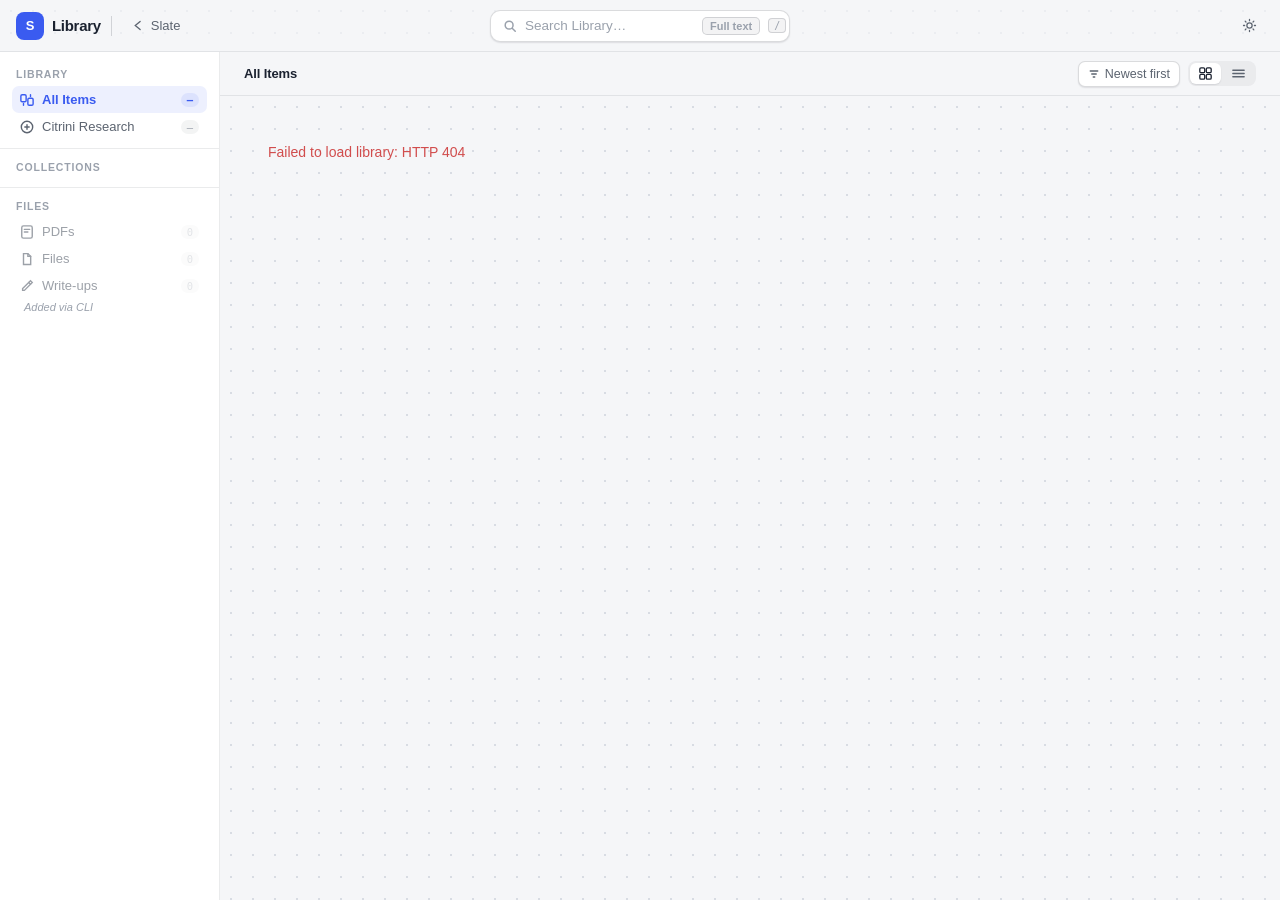
==== library.html @ 3b08452c "fix(library): review blockers — grid card index offset, deep-link grid render, escHtml hardening - r" ====
<!DOCTYPE html>
<html lang="en">
<head>
<meta charset="UTF-8">
<meta name="viewport" content="width=device-width, initial-scale=1.0">
<title>Slate Library</title>
<meta name="robots" content="noindex">
<link rel="stylesheet" href="css/base.css">
<link rel="stylesheet" href="css/library.css">
</head>
<body class="lib-page">

<!-- TOPBAR -->
<div id="lib-topbar">
  <div class="lib-tb-left">
    <a class="lib-logo-mark" href="index.html" title="Back to Slate" aria-label="Back to Slate">S</a>
    <span class="lib-app-title">Library</span>
    <span class="lib-tb-divider" aria-hidden="true"></span>
    <a class="lib-tb-btn" href="index.html" aria-label="Back to Slate app">
      <svg width="13" height="13" viewBox="0 0 16 16" fill="none" stroke="currentColor" stroke-width="1.6" stroke-linecap="round"><path d="M10 3L4 8l6 5"/></svg>
      Slate
    </a>
  </div>
  <div class="lib-tb-center">
    <div class="lib-search-wrap" id="lib-search-wrap">
      <svg width="14" height="14" viewBox="0 0 16 16" fill="none" stroke="currentColor" stroke-width="1.7" stroke-linecap="round"><circle cx="7" cy="7" r="4.5"/><path d="M10.5 10.5L14 14"/></svg>
      <input type="text" id="lib-search-input" placeholder="Search Library…" autocomplete="off" aria-label="Search articles">
      <button id="lib-ft-toggle" title="Toggle full-text search" aria-pressed="false">Full text</button>
      <span class="lib-search-kbd" aria-hidden="true">/</span>
    </div>
  </div>
  <div class="lib-tb-right">
    <button class="lib-tb-btn icon-only" id="lib-theme-btn" title="Toggle theme" aria-label="Toggle light/dark theme">
      <svg id="lib-theme-sun" width="15" height="15" viewBox="0 0 20 20" fill="none" stroke="currentColor" stroke-width="1.7" stroke-linecap="round"><circle cx="10" cy="10" r="3.5"/><path d="M10 2v1.5M10 16.5V18M2 10h1.5M16.5 10H18M4.22 4.22l1.06 1.06M14.72 14.72l1.06 1.06M4.22 15.78l1.06-1.06M14.72 5.28l1.06-1.06"/></svg>
      <svg id="lib-theme-moon" width="15" height="15" viewBox="0 0 20 20" fill="none" stroke="currentColor" stroke-width="1.7" stroke-linecap="round" style="display:none"><path d="M17 12.3A7 7 0 0 1 7.7 3a7 7 0 1 0 9.3 9.3z"/></svg>
    </button>
  </div>
</div>

<!-- APP -->
<div class="lib-app" id="lib-app">

  <!-- SIDEBAR -->
  <nav id="lib-sidebar" aria-label="Library navigation">
    <div class="lib-sb-section">
      <div class="lib-sb-label">Library</div>
      <button class="lib-sb-item active" data-filter="all" aria-label="All items">
        <div class="lib-sb-item-left">
          <svg width="14" height="14" viewBox="0 0 16 16" fill="none" stroke="currentColor" stroke-width="1.6" stroke-linecap="round"><rect x="1" y="2" width="6" height="8" rx="1.5"/><rect x="9" y="6" width="6" height="8" rx="1.5"/><path d="M4 12v2M12 2v2"/></svg>
          All Items
        </div>
        <span class="lib-sb-count" id="lib-count-all">—</span>
      </button>
      <button class="lib-sb-item" data-filter="source:citrini" aria-label="Citrini Research">
        <div class="lib-sb-item-left">
          <svg width="14" height="14" viewBox="0 0 16 16" fill="none" stroke="currentColor" stroke-width="1.6" stroke-linecap="round"><circle cx="8" cy="8" r="6.5"/><path d="M8 5.5v5M5.5 8h5"/></svg>
          Citrini Research
        </div>
        <span class="lib-sb-count" id="lib-count-citrini">—</span>
      </button>
    </div>

    <div class="lib-sb-section">
      <div class="lib-sb-label">Collections</div>
      <div class="lib-coll-list" id="lib-sb-colls">
        <!-- injected by JS -->
      </div>
    </div>

    <div class="lib-sb-section">
      <div class="lib-sb-label">Files</div>
      <button class="lib-sb-item lib-quiet" data-filter="type:pdf" aria-label="PDFs">
        <div class="lib-sb-item-left">
          <svg width="14" height="14" viewBox="0 0 16 16" fill="none" stroke="currentColor" stroke-width="1.6" stroke-linecap="round"><rect x="2" y="1" width="12" height="14" rx="2"/><path d="M5 5h6M5 8h4"/></svg>
          PDFs
        </div>
        <span class="lib-sb-count" style="opacity:0.45">0</span>
      </button>
      <button class="lib-sb-item lib-quiet" data-filter="type:file" aria-label="Files">
        <div class="lib-sb-item-left">
          <svg width="14" height="14" viewBox="0 0 16 16" fill="none" stroke="currentColor" stroke-width="1.6" stroke-linecap="round"><path d="M4 1.8h5L12.2 5v9.2H4z"/><path d="M9 1.8V5h3.2"/></svg>
          Files
        </div>
        <span class="lib-sb-count" style="opacity:0.45">0</span>
      </button>
      <button class="lib-sb-item lib-quiet" data-filter="type:writeup" aria-label="Write-ups">
        <div class="lib-sb-item-left">
          <svg width="14" height="14" viewBox="0 0 16 16" fill="none" stroke="currentColor" stroke-width="1.6" stroke-linecap="round"><path d="M12 2l2 2-9 9H3v-2L12 2z"/><path d="M10 4l2 2"/></svg>
          Write-ups
        </div>
        <span class="lib-sb-count" style="opacity:0.45">0</span>
      </button>
      <div class="lib-sb-hint">Added via CLI</div>
    </div>
  </nav>

  <!-- MAIN -->
  <main id="lib-main">
    <!-- Toolbar -->
    <div id="lib-toolbar">
      <div class="lib-toolbar-left">
        <span class="lib-toolbar-title" id="lib-toolbar-title">All Items</span>
        <span class="lib-toolbar-count" id="lib-toolbar-count"></span>
      </div>
      <div class="lib-toolbar-right">
        <button class="lib-sort-btn" id="lib-sort-btn" aria-label="Sort">
          <svg width="12" height="12" viewBox="0 0 16 16" fill="none" stroke="currentColor" stroke-width="1.8" stroke-linecap="round"><path d="M3 4h10M5 8h6M7 12h2"/></svg>
          Newest first
        </button>
        <div class="lib-seg" role="group" aria-label="View mode">
          <button class="lib-seg-btn active" id="lib-view-grid" aria-label="Grid view" title="Grid view">
            <svg width="13" height="13" viewBox="0 0 16 16" fill="none" stroke="currentColor" stroke-width="1.6"><rect x="1" y="1" width="6" height="6" rx="1.5"/><rect x="9" y="1" width="6" height="6" rx="1.5"/><rect x="1" y="9" width="6" height="6" rx="1.5"/><rect x="9" y="9" width="6" height="6" rx="1.5"/></svg>
          </button>
          <button class="lib-seg-btn" id="lib-view-list" aria-label="List view" title="List view">
            <svg width="13" height="13" viewBox="0 0 16 16" fill="none" stroke="currentColor" stroke-width="1.6" stroke-linecap="round"><path d="M1 4h14M1 8h14M1 12h14"/></svg>
          </button>
        </div>
      </div>
    </div>

    <!-- CONTENT -->
    <div id="lib-content">

      <!-- GRID MODE -->
      <div id="lib-grid-canvas">
        <!-- Hero -->
        <button id="lib-hero" aria-label="Open featured article" style="display:none">
          <div class="lib-hero-cover" id="lib-hero-cover-wrap">
            <div class="lib-hero-fallback" id="lib-hero-fallback">
              <span class="lib-spine-bar"></span>
              <span class="lib-spine-text"></span>
            </div>
            <img id="lib-hero-img" src="" alt="" style="display:none">
            <span class="lib-hero-badge">Latest</span>
          </div>
          <div class="lib-hero-body">
            <div>
              <div class="lib-hero-coll" id="lib-hero-coll"></div>
              <h2 class="lib-hero-title" id="lib-hero-title">Loading…</h2>
              <p class="lib-hero-subtitle" id="lib-hero-subtitle"></p>
            </div>
            <div class="lib-hero-meta">
              <span class="lib-hero-author" id="lib-hero-author"></span>
              <span class="lib-meta-sep" aria-hidden="true">·</span>
              <span class="lib-hero-date" id="lib-hero-date"></span>
              <span class="lib-meta-sep" aria-hidden="true">·</span>
              <span class="lib-hero-reading">
                <svg width="12" height="12" viewBox="0 0 16 16" fill="none" stroke="currentColor" stroke-width="1.7" stroke-linecap="round"><circle cx="8" cy="8" r="6.5"/><path d="M8 5v3.5l2 1.5"/></svg>
                <span id="lib-hero-reading"></span>
              </span>
            </div>
          </div>
        </button>

        <!-- Year-shelf + grid rendered here -->
        <div id="lib-card-grid" aria-label="Articles"></div>

        <!-- Empty state -->
        <div id="lib-empty" role="status" aria-live="polite">
          <div class="lib-empty-icon">🔍</div>
          <div class="lib-empty-title">No results found</div>
          <div class="lib-empty-sub">Try a different search term or browse by collection.</div>
          <button class="lib-empty-clear" id="lib-empty-clear">Clear search</button>
        </div>

      </div><!-- /lib-grid-canvas -->

      <!-- LIST MODE (research-desk graft) -->
      <div id="lib-list-view" role="region" aria-label="Article list">
        <div class="lib-list-header" aria-hidden="true">
          <div class="lib-list-hcell"></div>
          <div class="lib-list-hcell">Title</div>
          <div class="lib-list-hcell">Collection</div>
          <div class="lib-list-hcell">Date</div>
          <div class="lib-list-hcell">Read</div>
        </div>
        <div id="lib-list-rows" role="list"></div>
        <!-- Preview panel -->
        <aside id="lib-preview" class="lib-empty" aria-label="Article preview">
          <div class="lib-pv-body">
            <div class="lib-pv-empty">Select an article to preview</div>
          </div>
        </aside>
      </div>

    </div><!-- /lib-content -->
  </main>

</div><!-- /lib-app -->

<!-- READER VIEW -->
<div id="lib-reader" role="dialog" aria-modal="true" aria-label="Article reader">
  <div id="lib-read-progress" aria-hidden="true"></div>

  <div id="lib-reader-topbar">
    <div style="display:flex;align-items:center;gap:8px">
      <button class="lib-back-btn" id="lib-reader-back" aria-label="Back to library">
        <svg width="14" height="14" viewBox="0 0 16 16" fill="none" stroke="currentColor" stroke-width="1.8" stroke-linecap="round"><path d="M10 3L4 8l6 5"/></svg>
        Library
      </button>
      <span class="lib-tb-divider" aria-hidden="true"></span>
      <span class="lib-reader-title-bar" id="lib-reader-title-bar" aria-live="polite"></span>
    </div>
    <div class="lib-reader-pager">
      <button class="lib-page-btn" id="lib-prev-btn" disabled aria-label="Previous article">
        <svg width="12" height="12" viewBox="0 0 16 16" fill="none" stroke="currentColor" stroke-width="1.7" stroke-linecap="round"><path d="M10 3L4 8l6 5"/></svg>
        Previous
      </button>
      <button class="lib-page-btn" id="lib-next-btn" aria-label="Next article">
        Next
        <svg width="12" height="12" viewBox="0 0 16 16" fill="none" stroke="currentColor" stroke-width="1.7" stroke-linecap="round"><path d="M6 3l6 5-6 5"/></svg>
      </button>
    </div>
  </div>

  <div id="lib-reader-layout">
    <!-- TOC rail -->
    <aside id="lib-toc" aria-label="Table of contents">
      <div class="lib-toc-label">Contents</div>
      <div id="lib-toc-items"></div>
    </aside>

    <!-- Article scroll -->
    <div id="lib-reader-scroll">
      <article id="lib-article">

        <div class="lib-locked-banner" id="lib-locked-banner">
          <span class="lib-locked-icon" aria-hidden="true">🔒</span>
          <div>
            <div class="lib-locked-title">Subscriber-only content</div>
            <div class="lib-locked-desc">
              This article requires a paid Citrini subscription.
              <a class="lib-locked-link" href="#" target="_blank" rel="noopener">View on Citrini Research</a>
            </div>
          </div>
        </div>

        <header class="lib-article-header">
          <div class="lib-article-coll-pill" id="lib-article-coll"></div>
          <h1 class="lib-article-h1" id="lib-article-title"></h1>
          <p class="lib-article-subtitle" id="lib-article-subtitle"></p>
          <div class="lib-article-byline">
            <span class="lib-byline-author" id="lib-article-author"></span>
            <span class="lib-byline-sep" aria-hidden="true">·</span>
            <span id="lib-article-date"></span>
            <span class="lib-byline-sep" aria-hidden="true">·</span>
            <span>
              <svg width="12" height="12" viewBox="0 0 16 16" fill="none" stroke="currentColor" stroke-width="1.7" stroke-linecap="round"><circle cx="8" cy="8" r="6.5"/><path d="M8 5v3.5l2 1.5"/></svg>
              <span id="lib-article-reading"></span>
            </span>
          </div>
          <img class="lib-cover-img lib-cover-img-hidden" id="lib-article-cover-img" alt="Article cover">
        </header>

        <div class="lib-article-body" id="lib-article-body"></div>

      </article>
    </div>
  </div>
</div>

<!-- Toast -->
<div id="lib-toast" role="alert" aria-live="polite"></div>

<script src="js/library-data.js"></script>
<script src="js/library-views.js"></script>
<script src="js/library-reader.js"></script>
<script>
/* ===== APP ORCHESTRATOR ===== */
'use strict';

window.LibApp = (() => {
const D = window.LibData;
const V = window.LibViews;
const R = window.LibReader;

let sortCycleIdx = 0;
let ftSnippets = new Map();

/* ===== RENDER LOOP ===== */
function renderAll() {
  const isSearch = !!D.state.search;
  const items = D.getFiltered(ftSnippets);
  V.setSnippets(ftSnippets);

  V.updateToolbar(items, D.state.filterLabel);
  V.syncSidebarActive(D.state.filter);

  if (D.state.view === 'grid') {
    const hero = document.getElementById('lib-hero');
    if (isSearch) {
      if (hero) hero.style.display = 'none';
      V.renderGrid(items, true);
    } else if (D.state.filter !== 'all' && !D.state.filter.startsWith('source:')) {
      if (hero) hero.style.display = 'none';
      V.renderGrid(items, false);
    } else {
      if (items.length) {
        V.renderHero(items[0]);
        V.renderGrid(items.slice(1), false, 1);
      } else {
        if (hero) hero.style.display = 'none';
        V.renderGrid([], false);
      }
    }
  } else {
    V.renderList(items);
    // Reset preview when filter changes
    V.renderPreview(null);
  }

  V.showEmpty(!items.length);
}

/* ===== FILTER ===== */
function applyFilter(filter, label) {
  D.state.filter = filter;
  D.state.filterLabel = label || 'All Items';
  D.state.search = '';
  const si = document.getElementById('lib-search-input');
  if (si) si.value = '';
  renderAll();
}

/* ===== SEARCH ===== */
function handleSearch(q) {
  D.state.search = q.trim();
  ftSnippets = new Map();

  if (D.state.ftMode && D.state.search) {
    // Full-text: ensure index loaded, then render
    D.ensureFulltext().then(() => {
      renderAll();
    }).catch(err => {
      V.showToast('Full-text index not available', 2000);
      renderAll();
    });
  } else {
    renderAll();
  }
}

/* ===== INIT ===== */
async function init() {
  D.initTheme();
  R.initKeyboard();
  R.initNavButtons();

  // Theme toggle
  document.getElementById('lib-theme-btn').addEventListener('click', D.toggleTheme);

  // Sidebar static items
  document.querySelectorAll('.lib-sb-item[data-filter]').forEach(btn => {
    btn.addEventListener('click', () => {
      const f = btn.getAttribute('data-filter');
      const label = btn.querySelector('.lib-sb-item-left')?.textContent?.trim() || 'All Items';
      applyFilter(f, label);
    });
  });

  // Sort
  document.getElementById('lib-sort-btn').addEventListener('click', () => {
    sortCycleIdx = (sortCycleIdx + 1) % V.SORT_CYCLE.length;
    D.state.sort = V.SORT_CYCLE[sortCycleIdx].key;
    V.updateSortBtn(D.state.sort);
    renderAll();
  });

  // View toggle
  document.getElementById('lib-view-grid').addEventListener('click', () => {
    D.state.sort = D.state.sort; // no change
    D.state.view = 'grid';
    V.setViewMode('grid');
    localStorage.setItem('slate-lib-view', 'grid');
    renderAll();
  });
  document.getElementById('lib-view-list').addEventListener('click', () => {
    D.state.view = 'list';
    V.setViewMode('list');
    localStorage.setItem('slate-lib-view', 'list');
    renderAll();
  });
  // Restore persisted view
  const savedView = localStorage.getItem('slate-lib-view');
  if (savedView === 'list') {
    D.state.view = 'list';
    V.setViewMode('list');
  }

  // Search
  const si = document.getElementById('lib-search-input');
  si.addEventListener('input', e => handleSearch(e.target.value));

  // Full-text toggle
  const ftBtn = document.getElementById('lib-ft-toggle');
  ftBtn.addEventListener('click', () => {
    D.state.ftMode = !D.state.ftMode;
    ftBtn.classList.toggle('active', D.state.ftMode);
    ftBtn.setAttribute('aria-pressed', String(D.state.ftMode));
    if (D.state.search) handleSearch(D.state.search);
  });

  // Empty-state clear
  document.getElementById('lib-empty-clear').addEventListener('click', () => {
    if (si) si.value = '';
    applyFilter('all', 'All Items');
  });

  // Hero click
  document.getElementById('lib-hero').addEventListener('click', () => {
    if (D.filteredItems.length) R.open(0);
  });
  document.getElementById('lib-hero').addEventListener('keydown', e => {
    if (e.key === 'Enter' || e.key === ' ') { e.preventDefault(); if (D.filteredItems.length) R.open(0); }
  });

  // Sidebar add hint
  const addBtn = document.getElementById('lib-sb-add-btn');
  if (addBtn) addBtn.addEventListener('click', () => V.showToast('Ingest is CLI-side — use slate-lib add <url>', 3000));

  // Load manifest
  try {
    await D.loadManifest();
    V.buildSidebar();
    // Update citrini source count
    const citriniCount = D.allItems.filter(i => i.source === 'citrini').length;
    const cc = document.getElementById('lib-count-citrini');
    if (cc) cc.textContent = citriniCount;

    // Always render the grid first so closing a deep-linked reader (Esc/back)
    // returns to a populated library, then let the hash route open on top.
    renderAll();
    await R.handleHashRoute();
  } catch (e) {
    document.getElementById('lib-card-grid').innerHTML =
      '<p style="color:var(--danger);padding:24px">Failed to load library: ' + D.escHtml(e.message) + '</p>';
  }

  // Hash navigation (back/forward)
  window.addEventListener('popstate', async () => {
    const route = D.parseHash();
    if (route.type === 'read') {
      await R.handleHashRoute();
    } else {
      R.close();
    }
  });
}

init();

return { applyFilter };
})();
</script>
</body>
</html>
---- css/base.css ----
/* Slate — base: tokens, layout, topbar, canvas, boards */

:root {
  --bg: #F5F6F8;
  --dot: #D8DCE3;
  --ink: #1B2230;
  --ink-2: #5C6470;
  --ink-3: #9AA1AC;
  --surface: #FFFFFF;
  --tray: rgba(255, 255, 255, 0.62);
  --line: rgba(27, 34, 48, 0.09);
  --line-strong: rgba(27, 34, 48, 0.16);
  --accent: #3A5BF0;
  --accent-ink: #FFFFFF;
  --accent-soft: rgba(58, 91, 240, 0.09);
  --danger: #D14D4D;
  --hover: rgba(27, 34, 48, 0.05);
  --shadow-card: 0 1px 2px rgba(27, 34, 48, 0.07), 0 1px 1px rgba(27, 34, 48, 0.04);
  --shadow-card-hover: 0 3px 10px -2px rgba(27, 34, 48, 0.13), 0 1px 2px rgba(27, 34, 48, 0.06);
  --shadow-board: 0 12px 32px -16px rgba(27, 34, 48, 0.22), 0 2px 8px -2px rgba(27, 34, 48, 0.07);
  --shadow-pop: 0 16px 48px -12px rgba(27, 34, 48, 0.28), 0 3px 10px -2px rgba(27, 34, 48, 0.1);
  --toast-bg: #23293A;
  --toast-ink: #F2F4F8;
  --font: -apple-system, BlinkMacSystemFont, "SF Pro Text", "Segoe UI", Roboto, "Inter", "Helvetica Neue", sans-serif;
  --mono: ui-monospace, "SF Mono", "Menlo", "Cascadia Mono", monospace;
}
[data-theme="dark"] {
  --bg: #0F1216;
  --dot: #262C35;
  --ink: #E7EAF0;
  --ink-2: #9AA3B0;
  --ink-3: #636C79;
  --surface: #1B212A;
  --tray: rgba(22, 26, 33, 0.62);
  --line: rgba(255, 255, 255, 0.08);
  --line-strong: rgba(255, 255, 255, 0.16);
  --accent: #6D87FF;
  --accent-ink: #0F1216;
  --accent-soft: rgba(109, 135, 255, 0.13);
  --danger: #E36868;
  --hover: rgba(255, 255, 255, 0.06);
  --shadow-card: 0 1px 2px rgba(0, 0, 0, 0.28), 0 1px 1px rgba(0, 0, 0, 0.18);
  --shadow-card-hover: 0 4px 12px -2px rgba(0, 0, 0, 0.45), 0 1px 3px rgba(0, 0, 0, 0.3);
  --shadow-board: 0 14px 36px -16px rgba(0, 0, 0, 0.6), 0 2px 8px -2px rgba(0, 0, 0, 0.35);
  --shadow-pop: 0 16px 48px -12px rgba(0, 0, 0, 0.65), 0 3px 10px -2px rgba(0, 0, 0, 0.4);
  --toast-bg: #E7EAF0;
  --toast-ink: #1B2230;
}

/* card tints: --t-bar (edge), --t-bg (card wash), --t-text (chip ink) */
.tint-c1 { --t-bar: #E05D77; --t-bg: #FCF0F2; --t-text: #AD3B55; }
.tint-c2 { --t-bar: #E5764C; --t-bg: #FCF2ED; --t-text: #B14E28; }
.tint-c3 { --t-bar: #DFA43F; --t-bg: #FBF5E8; --t-text: #8F6A1E; }
.tint-c4 { --t-bar: #6FA85E; --t-bg: #F1F7EE; --t-text: #497C3A; }
.tint-c5 { --t-bar: #41A69F; --t-bg: #ECF6F5; --t-text: #2A7B75; }
.tint-c6 { --t-bar: #4C8FDE; --t-bg: #EEF5FC; --t-text: #2F6BB2; }
.tint-c7 { --t-bar: #7B6DE9; --t-bg: #F3F1FD; --t-text: #5A4BC5; }
.tint-c8 { --t-bar: #B562B0; --t-bg: #F9F0F9; --t-text: #8E4589; }
[data-theme="dark"] .tint-c1 { --t-bg: rgba(224, 93, 119, 0.15); --t-text: #F095A8; }
[data-theme="dark"] .tint-c2 { --t-bg: rgba(229, 118, 76, 0.15); --t-text: #F0A183; }
[data-theme="dark"] .tint-c3 { --t-bg: rgba(223, 164, 63, 0.14); --t-text: #E9C079; }
[data-theme="dark"] .tint-c4 { --t-bg: rgba(111, 168, 94, 0.15); --t-text: #A4CE96; }
[data-theme="dark"] .tint-c5 { --t-bg: rgba(65, 166, 159, 0.15); --t-text: #8BD0CB; }
[data-theme="dark"] .tint-c6 { --t-bg: rgba(76, 143, 222, 0.15); --t-text: #97BFEE; }
[data-theme="dark"] .tint-c7 { --t-bg: rgba(123, 109, 233, 0.16); --t-text: #B1A7F2; }
[data-theme="dark"] .tint-c8 { --t-bg: rgba(181, 98, 176, 0.16); --t-text: #D9A0D6; }

* { box-sizing: border-box; margin: 0; padding: 0; }
html, body { height: 100%; }
body {
  font-family: var(--font);
  font-size: 14px;
  color: var(--ink);
  background: var(--bg);
  display: flex;
  flex-direction: column;
  overflow: hidden;
  -webkit-font-smoothing: antialiased;
}
button { font: inherit; color: inherit; background: none; border: none; cursor: pointer; }
input, textarea { font: inherit; color: inherit; }
:focus-visible { outline: 2px solid var(--accent); outline-offset: 2px; border-radius: 6px; }
body.dragging-any, body.dragging-any * { cursor: grabbing !important; user-select: none; }

/* ---------- topbar ---------- */
#topbar {
  height: 52px;
  flex: 0 0 52px;
  display: flex;
  align-items: center;
  justify-content: space-between;
  padding: 0 14px 0 16px;
  border-bottom: 1px solid var(--line);
  background: var(--bg);
  z-index: 50;
}
.tb-left, .tb-right { display: flex; align-items: center; gap: 6px; }
.logo { display: flex; align-items: center; margin-right: 4px; }
.ws-switcher {
  display: flex;
  align-items: center;
  gap: 6px;
  padding: 6px 10px;
  border-radius: 9px;
  font-size: 15px;
  font-weight: 650;
  letter-spacing: -0.015em;
}
.ws-switcher:hover { background: var(--hover); }
.ws-switcher .chev { color: var(--ink-3); margin-top: 1px; flex-shrink: 0; }
.ws-name {
  display: block;
  max-width: 32vw;
  overflow: hidden;
  text-overflow: ellipsis;
  white-space: nowrap;
}
.tb-btn {
  display: flex;
  align-items: center;
  gap: 6px;
  padding: 6px 10px;
  border-radius: 8px;
  font-size: 13px;
  font-weight: 500;
  color: var(--ink-2);
}
.tb-btn:hover { background: var(--hover); color: var(--ink); }
.tb-btn.icon-only { padding: 7px; }

/* segmented control (view switcher, brain tabs) */
.seg {
  display: flex;
  align-items: center;
  gap: 2px;
  background: var(--hover);
  border-radius: 9px;
  padding: 2.5px;
}
.seg-btn {
  display: flex;
  align-items: center;
  gap: 6px;
  padding: 4.5px 11px;
  border-radius: 7px;
  font-size: 12.5px;
  font-weight: 600;
  color: var(--ink-2);
  transition: color 120ms ease, background 120ms ease;
}
.seg-btn svg { opacity: 0.75; }
.seg-btn:hover { color: var(--ink); }
.seg-btn.active {
  background: var(--surface);
  color: var(--ink);
  box-shadow: var(--shadow-card);
}
.seg-btn.active svg { opacity: 1; color: var(--accent); }

/* ---------- canvas ---------- */
#viewport {
  flex: 1;
  overflow: auto;
  position: relative;
}
#viewport.panning { cursor: grabbing; }
#canvas {
  position: relative;
  background-image: radial-gradient(var(--dot) 1.1px, transparent 1.1px);
  background-size: 22px 22px;
  cursor: default;
}
.canvas-hint {
  position: fixed;
  left: 50%;
  top: 50%;
  transform: translate(-50%, -50%);
  color: var(--ink-3);
  font-size: 13.5px;
  letter-spacing: 0.01em;
  pointer-events: none;
  z-index: 5;
}

/* ---------- board ---------- */
.board {
  position: absolute;
  width: 300px;
  display: flex;
  flex-direction: column;
  max-height: min(72vh, 640px);
  background: var(--tray);
  -webkit-backdrop-filter: blur(12px) saturate(1.15);
  backdrop-filter: blur(12px) saturate(1.15);
  border: 1px solid var(--line);
  border-radius: 14px;
  box-shadow: var(--shadow-board);
}
.board-enter { animation: board-in 240ms cubic-bezier(0.2, 0.8, 0.3, 1); }
@keyframes board-in {
  from { opacity: 0; transform: scale(0.95) translateY(4px); }
  to { opacity: 1; transform: none; }
}
.board.tidying { transition: left 400ms cubic-bezier(0.25, 0.8, 0.3, 1), top 400ms cubic-bezier(0.25, 0.8, 0.3, 1); }
.board.board-dragging {
  box-shadow: 0 24px 56px -20px rgba(27, 34, 48, 0.38), 0 4px 14px -4px rgba(27, 34, 48, 0.14);
  transform: scale(1.012);
}
[data-theme="dark"] .board.board-dragging {
  box-shadow: 0 24px 56px -18px rgba(0, 0, 0, 0.75), 0 4px 14px -4px rgba(0, 0, 0, 0.4);
}

.board-head {
  display: flex;
  align-items: center;
  gap: 8px;
  padding: 11px 10px 7px 14px;
  cursor: grab;
  user-select: none;
}
.board-title {
  font-size: 14px;
  font-weight: 650;
  letter-spacing: -0.012em;
  flex: 1;
  min-width: 0;
  overflow: hidden;
  text-overflow: ellipsis;
  white-space: nowrap;
}
.board-title-input {
  flex: 1;
  min-width: 0;
  font-size: 14px;
  font-weight: 650;
  letter-spacing: -0.012em;
  border: none;
  background: var(--surface);
  border-radius: 6px;
  padding: 2px 6px;
  margin-left: -6px;
  box-shadow: 0 0 0 2px var(--accent);
}
.board-title-input:focus { outline: none; }
.board-count {
  font-family: var(--mono);
  font-size: 10.5px;
  color: var(--ink-3);
  background: var(--hover);
  padding: 2px 7px;
  border-radius: 99px;
}
.board-menu-btn { color: var(--ink-3); border-radius: 6px; padding: 4px; }
.board-menu-btn:hover { background: var(--hover); color: var(--ink); }

.cards {
  flex: 1 1 auto;
  min-height: 4px;
  overflow-y: auto;
  padding: 2px 10px 2px;
  display: flex;
  flex-direction: column;
  gap: 8px;
  scrollbar-width: thin;
  scrollbar-color: var(--line-strong) transparent;
}
.cards::-webkit-scrollbar { width: 8px; }
.cards::-webkit-scrollbar-thumb { background: var(--line-strong); border-radius: 8px; border: 2px solid transparent; background-clip: content-box; }

.board-foot { padding: 6px 10px 10px; }
.add-card-btn {
  width: 100%;
  display: flex;
  align-items: center;
  gap: 7px;
  padding: 7px 8px;
  border-radius: 9px;
  color: var(--ink-3);
  font-size: 13px;
  font-weight: 500;
}
.add-card-btn:hover { background: var(--hover); color: var(--ink-2); }

/* viewport scrollbars */
#viewport::-webkit-scrollbar { width: 11px; height: 11px; }
#viewport::-webkit-scrollbar-thumb { background: var(--line-strong); border-radius: 10px; border: 3px solid var(--bg); }
#viewport::-webkit-scrollbar-corner { background: transparent; }

/* ---------- touch ---------- */
/* manipulation: native pan + pinch stay, double-tap zoom goes (so dblclick works on touch) */
#viewport, #canvas { touch-action: manipulation; }
.board-head { touch-action: none; }   /* board drag wins immediately */
.card { touch-action: pan-y; }        /* lists scroll naturally; long-press lifts a card */

/* ---------- small screens ---------- */
@media (max-width: 700px) {
  #topbar { padding: 0 8px; }
  .tb-left, .tb-right { gap: 3px; }
  .logo { display: none; }
  #tidyBtn span { display: none; }
  .ws-switcher { font-size: 14px; padding: 6px 7px; }
  .ws-name { max-width: 26vw; }
  .seg-btn { padding: 4.5px 8px; font-size: 12px; }
  .canvas-hint { font-size: 12.5px; padding: 0 24px; text-align: center; width: 100%; }
}

@media (prefers-reduced-motion: reduce) {
  *, *::before, *::after { transition-duration: 0.01ms !important; animation-duration: 0.01ms !important; }
}
---- css/library.css ----
/* Slate Library — css/library.css
   Namespace: .lib-* for new rules; relies on css/base.css tokens.
   Do NOT edit the token block here — import base.css first. */

/* ===== LIBRARY EXTRAS ===== */
:root {
  --lib-serif: Georgia, "Times New Roman", serif;
  --lib-sidebar-w: 220px;
  --lib-topbar-h: 52px;
  --lib-reader-col: 68ch;
  --lib-cover-ratio: 52.5%;
  /* Collection color dots/tints — keyed by slug */
  --cc-market-memos:      #E05D77;
  --cc-semis-memos:       #4C8FDE;
  --cc-thematic-primers:  #7B6DE9;
  --cc-notes-misc:        #6FA85E;
  --cc-hubs:              #41A69F;
  --cc-in-conversation:   #DFA43F;
  --cc-citrindex:         #B562B0;
  --cc-flash-notes:       #E5764C;
  --cc-trade-updates:     #E05D77;
  --cc-state-of-the-themes: #4C8FDE;
  --cc-small-themes:      #7B6DE9;
  --cc-stock-theses:      #41A69F;
  --cc-thematic-updates:  #6FA85E;
  --cc-annual-trades:     #DFA43F;
  --cc-education:         #B562B0;
}

/* Per-collection tint via class on card/row container */
.lib-coll-market-memos      { --cc: var(--cc-market-memos); }
.lib-coll-semis-memos       { --cc: var(--cc-semis-memos); }
.lib-coll-thematic-primers  { --cc: var(--cc-thematic-primers); }
.lib-coll-notes-misc        { --cc: var(--cc-notes-misc); }
.lib-coll-hubs              { --cc: var(--cc-hubs); }
.lib-coll-in-conversation   { --cc: var(--cc-in-conversation); }
.lib-coll-citrindex         { --cc: var(--cc-citrindex); }
.lib-coll-flash-notes       { --cc: var(--cc-flash-notes); }
.lib-coll-trade-updates     { --cc: var(--cc-trade-updates); }
.lib-coll-state-of-the-themes { --cc: var(--cc-state-of-the-themes); }
.lib-coll-small-themes      { --cc: var(--cc-small-themes); }
.lib-coll-stock-theses      { --cc: var(--cc-stock-theses); }
.lib-coll-thematic-updates  { --cc: var(--cc-thematic-updates); }
.lib-coll-annual-trades     { --cc: var(--cc-annual-trades); }
.lib-coll-education         { --cc: var(--cc-education); }

/* Tint bg/text for spine fallback + chips */
.lib-coll-market-memos      { --t-bar: #E05D77; --t-bg: rgba(224,93,119,0.10); --t-text: #AD3B55; }
.lib-coll-semis-memos       { --t-bar: #4C8FDE; --t-bg: rgba(76,143,222,0.10); --t-text: #2F6BB2; }
.lib-coll-thematic-primers  { --t-bar: #7B6DE9; --t-bg: rgba(123,109,233,0.10); --t-text: #5A4BC5; }
.lib-coll-notes-misc        { --t-bar: #6FA85E; --t-bg: rgba(111,168,94,0.10); --t-text: #497C3A; }
.lib-coll-hubs              { --t-bar: #41A69F; --t-bg: rgba(65,166,159,0.10); --t-text: #2A7B75; }
.lib-coll-in-conversation   { --t-bar: #DFA43F; --t-bg: rgba(223,164,63,0.10); --t-text: #8F6A1E; }
.lib-coll-citrindex         { --t-bar: #B562B0; --t-bg: rgba(181,98,176,0.10); --t-text: #8E4589; }
.lib-coll-flash-notes       { --t-bar: #E5764C; --t-bg: rgba(229,118,76,0.10); --t-text: #B14E28; }
.lib-coll-trade-updates     { --t-bar: #E05D77; --t-bg: rgba(224,93,119,0.10); --t-text: #AD3B55; }
.lib-coll-state-of-the-themes { --t-bar: #4C8FDE; --t-bg: rgba(76,143,222,0.10); --t-text: #2F6BB2; }
.lib-coll-small-themes      { --t-bar: #7B6DE9; --t-bg: rgba(123,109,233,0.10); --t-text: #5A4BC5; }
.lib-coll-stock-theses      { --t-bar: #41A69F; --t-bg: rgba(65,166,159,0.10); --t-text: #2A7B75; }
.lib-coll-thematic-updates  { --t-bar: #6FA85E; --t-bg: rgba(111,168,94,0.10); --t-text: #497C3A; }
.lib-coll-annual-trades     { --t-bar: #DFA43F; --t-bg: rgba(223,164,63,0.10); --t-text: #8F6A1E; }
.lib-coll-education         { --t-bar: #B562B0; --t-bg: rgba(181,98,176,0.10); --t-text: #8E4589; }

[data-theme="dark"] .lib-coll-market-memos     { --t-bg: rgba(224,93,119,0.15); --t-text: #F095A8; }
[data-theme="dark"] .lib-coll-semis-memos      { --t-bg: rgba(76,143,222,0.15); --t-text: #97BFEE; }
[data-theme="dark"] .lib-coll-thematic-primers { --t-bg: rgba(123,109,233,0.16); --t-text: #B1A7F2; }
[data-theme="dark"] .lib-coll-notes-misc       { --t-bg: rgba(111,168,94,0.15); --t-text: #A4CE96; }
[data-theme="dark"] .lib-coll-hubs             { --t-bg: rgba(65,166,159,0.15); --t-text: #8BD0CB; }
[data-theme="dark"] .lib-coll-in-conversation  { --t-bg: rgba(223,164,63,0.14); --t-text: #E9C079; }
[data-theme="dark"] .lib-coll-citrindex        { --t-bg: rgba(181,98,176,0.16); --t-text: #D9A0D6; }
[data-theme="dark"] .lib-coll-flash-notes      { --t-bg: rgba(229,118,76,0.15); --t-text: #F0A183; }
[data-theme="dark"] .lib-coll-trade-updates    { --t-bg: rgba(224,93,119,0.15); --t-text: #F095A8; }
[data-theme="dark"] .lib-coll-state-of-the-themes { --t-bg: rgba(76,143,222,0.15); --t-text: #97BFEE; }
[data-theme="dark"] .lib-coll-small-themes     { --t-bg: rgba(123,109,233,0.16); --t-text: #B1A7F2; }
[data-theme="dark"] .lib-coll-stock-theses     { --t-bg: rgba(65,166,159,0.15); --t-text: #8BD0CB; }
[data-theme="dark"] .lib-coll-thematic-updates { --t-bg: rgba(111,168,94,0.15); --t-text: #A4CE96; }
[data-theme="dark"] .lib-coll-annual-trades    { --t-bg: rgba(223,164,63,0.14); --t-text: #E9C079; }
[data-theme="dark"] .lib-coll-education        { --t-bg: rgba(181,98,176,0.16); --t-text: #D9A0D6; }

/* ===== RESET (scoped to lib body) ===== */
.lib-page *,
.lib-page *::before,
.lib-page *::after { box-sizing: border-box; margin: 0; padding: 0; }

/* ===== TOPBAR ===== */
#lib-topbar {
  height: var(--lib-topbar-h);
  flex: 0 0 var(--lib-topbar-h);
  display: flex;
  align-items: center;
  justify-content: space-between;
  padding: 0 16px;
  border-bottom: 1px solid var(--line);
  background: var(--bg);
  z-index: 50;
  position: relative;
}
#lib-topbar::before {
  content: '';
  position: absolute;
  inset: 0;
  background-image: radial-gradient(var(--dot) 1px, transparent 1px);
  background-size: 22px 22px;
  opacity: 0.35;
  pointer-events: none;
}
.lib-tb-left, .lib-tb-right {
  display: flex;
  align-items: center;
  gap: 8px;
  position: relative;
  z-index: 1;
}
.lib-tb-center {
  position: absolute;
  left: 50%;
  transform: translateX(-50%);
  z-index: 1;
}
.lib-logo-mark {
  width: 28px;
  height: 28px;
  border-radius: 8px;
  background: var(--accent);
  display: flex;
  align-items: center;
  justify-content: center;
  color: var(--accent-ink);
  font-weight: 800;
  font-size: 13px;
  letter-spacing: -0.02em;
  flex-shrink: 0;
  text-decoration: none;
}
.lib-app-title {
  font-size: 15px;
  font-weight: 650;
  letter-spacing: -0.02em;
  color: var(--ink);
}
.lib-tb-btn {
  display: flex;
  align-items: center;
  gap: 6px;
  padding: 6px 10px;
  border-radius: 8px;
  font-size: 13px;
  font-weight: 500;
  color: var(--ink-2);
  transition: background 120ms, color 120ms;
  text-decoration: none;
  background: none;
  border: none;
  cursor: pointer;
  font-family: inherit;
}
.lib-tb-btn:hover { background: var(--hover); color: var(--ink); }
.lib-tb-btn.icon-only { padding: 7px; }
.lib-tb-divider { width: 1px; height: 20px; background: var(--line-strong); margin: 0 2px; }

/* Search bar */
.lib-search-wrap {
  display: flex;
  align-items: center;
  gap: 8px;
  background: var(--surface);
  border: 1px solid var(--line-strong);
  border-radius: 10px;
  padding: 0 12px;
  height: 32px;
  width: 300px;
  box-shadow: var(--shadow-card);
  transition: box-shadow 150ms, border-color 150ms;
}
.lib-search-wrap:focus-within {
  border-color: var(--accent);
  box-shadow: 0 0 0 3px var(--accent-soft), var(--shadow-card);
}
.lib-search-wrap svg { color: var(--ink-3); flex-shrink: 0; }
.lib-search-wrap input {
  flex: 1;
  font-size: 13.5px;
  color: var(--ink);
  background: none;
  border: none;
  outline: none;
  font-family: inherit;
}
.lib-search-wrap input::placeholder { color: var(--ink-3); }
.lib-search-kbd {
  font-size: 10px;
  font-family: var(--mono);
  color: var(--ink-3);
  background: var(--hover);
  border: 1px solid var(--line-strong);
  border-radius: 4px;
  padding: 1px 5px;
}
#lib-ft-toggle {
  font-size: 11px;
  font-weight: 600;
  padding: 2px 7px;
  border-radius: 5px;
  border: 1px solid var(--line-strong);
  background: var(--hover);
  color: var(--ink-3);
  cursor: pointer;
  font-family: inherit;
  white-space: nowrap;
  transition: all 120ms;
}
#lib-ft-toggle.active {
  background: var(--accent-soft);
  color: var(--accent);
  border-color: var(--accent);
}
#lib-ft-toggle:hover { color: var(--ink-2); }

/* ===== APP LAYOUT ===== */
.lib-app { display: flex; flex: 1; overflow: hidden; }

/* ===== SIDEBAR ===== */
#lib-sidebar {
  width: var(--lib-sidebar-w);
  flex: 0 0 var(--lib-sidebar-w);
  display: flex;
  flex-direction: column;
  border-right: 1px solid var(--line);
  background: var(--surface);
  overflow-y: auto;
  scrollbar-width: thin;
  scrollbar-color: var(--line-strong) transparent;
}
#lib-sidebar::-webkit-scrollbar { width: 5px; }
#lib-sidebar::-webkit-scrollbar-thumb { background: var(--line-strong); border-radius: 4px; }
.lib-sb-section { padding: 16px 12px 8px; }
.lib-sb-section + .lib-sb-section { border-top: 1px solid var(--line); padding-top: 12px; }
.lib-sb-label {
  font-size: 10.5px;
  font-weight: 700;
  letter-spacing: 0.08em;
  text-transform: uppercase;
  color: var(--ink-3);
  padding: 0 4px;
  margin-bottom: 6px;
}
.lib-sb-item {
  display: flex;
  align-items: center;
  justify-content: space-between;
  padding: 6px 8px;
  border-radius: 7px;
  cursor: pointer;
  transition: background 100ms, color 100ms;
  font-size: 13px;
  color: var(--ink-2);
  background: none;
  border: none;
  width: 100%;
  font-family: inherit;
  text-align: left;
}
.lib-sb-item:hover { background: var(--hover); color: var(--ink); }
.lib-sb-item.active { background: var(--accent-soft); color: var(--accent); font-weight: 600; }
.lib-sb-item-left { display: flex; align-items: center; gap: 8px; }
.lib-sb-count {
  font-size: 10.5px;
  font-family: var(--mono);
  color: var(--ink-3);
  background: var(--hover);
  padding: 1px 6px;
  border-radius: 99px;
}
.lib-sb-item.active .lib-sb-count { color: var(--accent); background: var(--accent-soft); }

/* Collection list in sidebar */
.lib-coll-list { display: flex; flex-direction: column; gap: 1px; margin-top: 2px; }
.lib-coll-row {
  display: flex;
  align-items: center;
  justify-content: space-between;
  padding: 5px 8px 5px 12px;
  border-radius: 6px;
  cursor: pointer;
  font-size: 12.5px;
  color: var(--ink-3);
  transition: background 100ms, color 100ms;
  background: none;
  border: none;
  width: 100%;
  font-family: inherit;
  text-align: left;
}
.lib-coll-row:hover { background: var(--hover); color: var(--ink-2); }
.lib-coll-row.active { color: var(--accent); background: var(--accent-soft); }
.lib-coll-row-left { display: flex; align-items: center; gap: 7px; }
.lib-coll-dot {
  width: 6px;
  height: 6px;
  border-radius: 50%;
  background: var(--cc, var(--ink-3));
  flex-shrink: 0;
}
.lib-coll-row.active .lib-coll-dot { background: var(--accent); }
.lib-coll-count {
  font-size: 10.5px;
  font-family: var(--mono);
  color: var(--ink-3);
}
.lib-coll-row.active .lib-coll-count { color: var(--accent); }

/* FILES section items (dimmed/quiet) */
.lib-sb-item.lib-quiet { opacity: 0.6; }
.lib-sb-hint {
  font-size: 11px;
  color: var(--ink-3);
  padding: 2px 12px 8px;
  font-style: italic;
}

/* ===== MAIN ===== */
#lib-main { flex: 1; display: flex; flex-direction: column; overflow: hidden; }

/* Toolbar strip */
#lib-toolbar {
  display: flex;
  align-items: center;
  justify-content: space-between;
  padding: 0 24px;
  height: 44px;
  flex: 0 0 44px;
  border-bottom: 1px solid var(--line);
  background: var(--bg);
}
.lib-toolbar-left, .lib-toolbar-right { display: flex; align-items: center; gap: 8px; }
.lib-toolbar-title {
  font-size: 13px;
  font-weight: 600;
  color: var(--ink);
  letter-spacing: -0.01em;
}
.lib-toolbar-count { font-size: 12.5px; color: var(--ink-3); margin-left: 4px; }
.lib-seg {
  display: flex;
  align-items: center;
  gap: 2px;
  background: var(--hover);
  border-radius: 8px;
  padding: 2px;
}
.lib-seg-btn {
  display: flex;
  align-items: center;
  gap: 5px;
  padding: 4px 9px;
  border-radius: 6px;
  font-size: 12px;
  font-weight: 600;
  color: var(--ink-2);
  transition: color 120ms, background 120ms;
  background: none;
  border: none;
  cursor: pointer;
  font-family: inherit;
}
.lib-seg-btn:hover { color: var(--ink); }
.lib-seg-btn.active { background: var(--surface); color: var(--ink); box-shadow: var(--shadow-card); }
.lib-sort-btn {
  display: flex;
  align-items: center;
  gap: 5px;
  padding: 5px 9px;
  border-radius: 7px;
  font-size: 12.5px;
  color: var(--ink-2);
  border: 1px solid var(--line-strong);
  background: var(--surface);
  box-shadow: var(--shadow-card);
  transition: all 120ms;
  font-family: inherit;
  cursor: pointer;
}
.lib-sort-btn:hover { color: var(--ink); border-color: var(--accent); }

/* ===== CONTENT AREA ===== */
#lib-content { flex: 1; overflow-y: auto; scrollbar-width: thin; scrollbar-color: var(--line-strong) transparent; }
#lib-content::-webkit-scrollbar { width: 8px; }
#lib-content::-webkit-scrollbar-thumb { background: var(--line-strong); border-radius: 6px; border: 2px solid transparent; background-clip: content-box; }

/* Dot grid canvas */
#lib-grid-canvas {
  min-height: 100%;
  background-image: radial-gradient(var(--dot) 1.1px, transparent 1.1px);
  background-size: 22px 22px;
  padding: 24px 24px 40px;
}

/* ===== HERO SLOT ===== */
#lib-hero {
  display: flex;
  border-radius: 16px;
  overflow: hidden;
  box-shadow: var(--shadow-board);
  margin-bottom: 28px;
  background: var(--surface);
  cursor: pointer;
  transition: transform 200ms cubic-bezier(0.2,0.8,0.3,1), box-shadow 200ms;
  position: relative;
  border: none;
  width: 100%;
  font-family: inherit;
  text-align: left;
}
#lib-hero:hover {
  transform: translateY(-2px);
  box-shadow: 0 20px 48px -16px rgba(27,34,48,0.2), 0 4px 12px -2px rgba(27,34,48,0.1);
}
[data-theme="dark"] #lib-hero:hover {
  box-shadow: 0 20px 48px -12px rgba(0,0,0,0.65), 0 4px 12px -2px rgba(0,0,0,0.4);
}
.lib-hero-cover {
  flex: 0 0 42%;
  position: relative;
  overflow: hidden;
  min-height: 280px;
  background: var(--hover);
}
.lib-hero-cover img {
  width: 100%; height: 100%; object-fit: cover; display: block;
  transition: transform 400ms ease;
}
#lib-hero:hover .lib-hero-cover img { transform: scale(1.04); }
.lib-hero-fallback {
  width: 100%; height: 100%;
  display: flex; align-items: center; justify-content: center;
  /* typographic spine: 4px tint bar + title text */
  position: relative;
  background: var(--t-bg, var(--hover));
  overflow: hidden;
}
.lib-hero-fallback .lib-spine-bar {
  position: absolute; left: 0; top: 0; bottom: 0;
  width: 4px;
  background: var(--t-bar, var(--accent));
}
.lib-hero-fallback .lib-spine-text {
  font-size: 14px;
  font-weight: 650;
  color: var(--t-text, var(--ink-2));
  padding: 16px 20px;
  line-height: 1.4;
}
.lib-hero-badge {
  position: absolute; top: 14px; left: 14px;
  background: var(--accent); color: var(--accent-ink);
  font-size: 10px; font-weight: 700; letter-spacing: 0.06em; text-transform: uppercase;
  padding: 3px 9px; border-radius: 99px;
}
.lib-hero-body {
  flex: 1;
  padding: 36px 40px;
  display: flex; flex-direction: column; justify-content: space-between;
}
.lib-hero-coll {
  font-size: 11px; font-weight: 700; letter-spacing: 0.07em; text-transform: uppercase;
  color: var(--cc, var(--accent));
  margin-bottom: 10px;
}
.lib-hero-title {
  font-family: var(--lib-serif);
  font-size: 26px; font-weight: 700;
  line-height: 1.25; letter-spacing: -0.02em; color: var(--ink);
  margin-bottom: 10px;
}
.lib-hero-subtitle {
  font-size: 14px; color: var(--ink-2); line-height: 1.5; margin-bottom: 20px;
  display: -webkit-box; -webkit-line-clamp: 2; -webkit-box-orient: vertical; overflow: hidden;
}
.lib-hero-meta { display: flex; align-items: center; gap: 16px; flex-wrap: wrap; }
.lib-hero-author { font-size: 13px; font-weight: 600; color: var(--ink); }
.lib-hero-date { font-size: 12px; color: var(--ink-3); }
.lib-meta-sep { color: var(--line-strong); }
.lib-hero-reading { display: flex; align-items: center; gap: 4px; font-size: 12px; color: var(--ink-3); }

/* ===== YEAR SHELF DIVIDERS (from archive-gallery graft) ===== */
.lib-year-shelf {
  display: flex; align-items: center; gap: 12px;
  margin: 0 0 16px;
}
.lib-year-shelf:not(:first-child) { margin-top: 28px; }
.lib-year-label {
  font-size: 11.5px; font-weight: 700; letter-spacing: 0.07em; text-transform: uppercase;
  color: var(--ink-3); white-space: nowrap;
}
.lib-year-line { flex: 1; height: 1px; background: var(--line); }
.lib-year-count { font-family: var(--mono); font-size: 10px; color: var(--ink-3); white-space: nowrap; }

/* ===== CARD GRID ===== */
.lib-card-grid {
  display: grid;
  grid-template-columns: repeat(auto-fill, minmax(240px, 1fr));
  gap: 16px;
  margin-bottom: 32px;
}

/* Article card */
.lib-card {
  background: var(--surface);
  border-radius: 12px;
  overflow: hidden;
  box-shadow: var(--shadow-card);
  cursor: pointer;
  transition: transform 180ms cubic-bezier(0.2,0.8,0.3,1), box-shadow 180ms;
  display: flex; flex-direction: column;
  border: 1px solid transparent;
  position: relative;
  font-family: inherit;
}
.lib-card:hover {
  transform: translateY(-3px);
  box-shadow: var(--shadow-card-hover);
  border-color: var(--line);
}
.lib-card:focus-visible { outline: 2px solid var(--accent); outline-offset: 2px; }

/* Card cover: either img or typographic spine */
.lib-card-cover {
  position: relative;
  padding-bottom: var(--lib-cover-ratio);
  overflow: hidden;
  background: var(--t-bg, var(--hover));
  flex-shrink: 0;
}
.lib-card-cover img {
  position: absolute; top: 0; left: 0; width: 100%; height: 100%; object-fit: cover;
  transition: transform 350ms ease;
}
.lib-card:hover .lib-card-cover img { transform: scale(1.05); }

/* Typographic spine fallback (archive-gallery graft) */
.lib-card-spine {
  position: absolute; top: 0; left: 0; width: 100%; height: 100%;
  display: flex; align-items: center;
  background: var(--t-bg, var(--hover));
  overflow: hidden;
}
.lib-card-spine .lib-spine-bar {
  position: absolute; left: 0; top: 0; bottom: 0;
  width: 4px;
  background: var(--t-bar, var(--ink-3));
}
.lib-card-spine .lib-spine-text {
  padding: 10px 14px 10px 20px;
  font-size: 11.5px; font-weight: 650; line-height: 1.4;
  letter-spacing: -0.01em;
  color: var(--t-text, var(--ink-2));
  display: -webkit-box; -webkit-line-clamp: 4; -webkit-box-orient: vertical; overflow: hidden;
}

.lib-card-locked-overlay {
  position: absolute; top: 0; left: 0; width: 100%; height: 100%;
  background: rgba(15,18,22,0.5);
  display: flex; align-items: center; justify-content: center;
}
.lib-lock-icon {
  background: rgba(255,255,255,0.92);
  border-radius: 50%; width: 32px; height: 32px;
  display: flex; align-items: center; justify-content: center;
  font-size: 14px;
}
.lib-card-chip {
  position: absolute; bottom: 8px; left: 8px;
  background: rgba(255,255,255,0.92);
  font-size: 10px; font-weight: 700; letter-spacing: 0.05em; text-transform: uppercase;
  color: var(--ink-2); padding: 2px 8px; border-radius: 99px;
  backdrop-filter: blur(4px); -webkit-backdrop-filter: blur(4px);
}
[data-theme="dark"] .lib-card-chip { background: rgba(22,26,33,0.88); color: var(--ink-2); }

.lib-card-body { padding: 14px 14px 12px; display: flex; flex-direction: column; flex: 1; }
.lib-card-coll {
  font-size: 10px; font-weight: 700; letter-spacing: 0.07em; text-transform: uppercase;
  color: var(--cc, var(--accent)); margin-bottom: 6px;
}
.lib-card-title {
  font-family: var(--lib-serif);
  font-size: 15.5px; font-weight: 700;
  line-height: 1.3; letter-spacing: -0.01em; color: var(--ink);
  margin-bottom: 5px;
  display: -webkit-box; -webkit-line-clamp: 3; -webkit-box-orient: vertical; overflow: hidden;
}
.lib-card-subtitle {
  font-size: 12px; color: var(--ink-3); line-height: 1.45;
  display: -webkit-box; -webkit-line-clamp: 2; -webkit-box-orient: vertical; overflow: hidden;
  margin-bottom: 10px; flex: 1;
}
.lib-card-meta {
  display: flex; align-items: center; justify-content: space-between;
  padding-top: 10px; border-top: 1px solid var(--line);
}
.lib-card-date { font-size: 11.5px; color: var(--ink-3); }
.lib-card-reading { display: flex; align-items: center; gap: 4px; font-size: 11.5px; color: var(--ink-3); }

/* Placeholder cards for future types */
.lib-placeholder-card {
  background: var(--surface); border-radius: 12px; overflow: hidden;
  box-shadow: var(--shadow-card); border: 1px dashed var(--line-strong);
  opacity: 0.65; display: flex; flex-direction: column; position: relative;
}
.lib-placeholder-cover {
  padding-bottom: var(--lib-cover-ratio); background: var(--hover);
  display: flex; align-items: center; justify-content: center; position: relative;
}
.lib-placeholder-icon {
  position: absolute; top: 0; left: 0; width: 100%; height: 100%;
  display: flex; align-items: center; justify-content: center;
  font-size: 36px; color: var(--ink-3);
}
.lib-placeholder-body { padding: 14px; flex: 1; }
.lib-placeholder-badge {
  display: inline-flex; align-items: center; gap: 4px;
  font-size: 10px; font-weight: 700; letter-spacing: 0.06em; text-transform: uppercase;
  color: var(--ink-3); background: var(--hover); padding: 2px 8px; border-radius: 99px;
  margin-bottom: 8px;
}
.lib-placeholder-title { font-size: 13px; font-weight: 600; color: var(--ink-2); line-height: 1.4; margin-bottom: 4px; }
.lib-placeholder-subtitle { font-size: 11.5px; color: var(--ink-3); line-height: 1.4; }

/* ===== LIST VIEW (research-desk graft) ===== */
#lib-list-view { display: none; flex: 1; flex-direction: column; overflow: hidden; }
#lib-list-view.visible { display: flex; }
.lib-list-header {
  display: grid;
  grid-template-columns: 40px 1fr 180px 90px 60px;
  gap: 0;
  padding: 0 8px;
  height: 30px; align-items: center;
  border-bottom: 1px solid var(--line);
  background: var(--surface);
  position: sticky; top: 0; z-index: 5; flex-shrink: 0;
}
.lib-list-hcell {
  font-size: 11px; font-weight: 600; letter-spacing: 0.02em; text-transform: uppercase;
  color: var(--ink-3); padding: 0 6px; white-space: nowrap; overflow: hidden;
}
#lib-list-rows {
  flex: 1; overflow-y: auto;
  scrollbar-width: thin; scrollbar-color: var(--line-strong) transparent;
}
#lib-list-rows::-webkit-scrollbar { width: 7px; }
#lib-list-rows::-webkit-scrollbar-thumb { background: var(--line-strong); border-radius: 4px; border: 2px solid transparent; background-clip: content-box; }
.lib-list-row {
  display: grid;
  grid-template-columns: 40px 1fr 180px 90px 60px;
  gap: 0;
  padding: 0 8px;
  min-height: 46px; align-items: center;
  border-bottom: 1px solid var(--line);
  background: var(--surface);
  cursor: pointer;
  transition: background 80ms;
}
.lib-list-row:hover { background: var(--hover); }
.lib-list-row.lib-active { background: var(--accent-soft); }
.lib-list-cell { padding: 0 6px; overflow: hidden; }
.lib-row-cover {
  width: 28px; height: 28px; border-radius: 4px; overflow: hidden;
  background: var(--t-bg, var(--hover)); position: relative; flex-shrink: 0;
  display: flex; align-items: center; justify-content: center;
}
.lib-row-cover img { width: 100%; height: 100%; object-fit: cover; display: block; }
.lib-row-spine-bar {
  position: absolute; left: 0; top: 0; bottom: 0;
  width: 3px;
  background: var(--t-bar, var(--ink-3));
  border-radius: 4px 0 0 4px;
}
.lib-row-title-wrap { display: flex; flex-direction: column; gap: 1px; min-width: 0; }
.lib-row-title {
  font-size: 13px; font-weight: 500; color: var(--ink);
  white-space: nowrap; overflow: hidden; text-overflow: ellipsis;
}
.lib-list-row.lib-active .lib-row-title { color: var(--accent); }
.lib-row-subtitle {
  font-size: 11.5px; color: var(--ink-3);
  white-space: nowrap; overflow: hidden; text-overflow: ellipsis;
}
.lib-row-coll {
  display: flex; align-items: center; gap: 5px;
  font-size: 11.5px; color: var(--ink-3);
  white-space: nowrap; overflow: hidden;
}
.lib-row-coll-dot {
  width: 5px; height: 5px; border-radius: 50%;
  background: var(--cc, var(--ink-3)); flex-shrink: 0;
}
.lib-row-date {
  font-size: 12px; color: var(--ink-3);
  font-variant-numeric: tabular-nums; white-space: nowrap;
}
.lib-row-read {
  font-size: 12px; color: var(--ink-3);
  font-variant-numeric: tabular-nums; white-space: nowrap;
}

/* Quick-preview panel (research-desk graft) */
#lib-preview {
  width: 280px; flex: 0 0 280px;
  border-left: 1px solid var(--line);
  background: var(--surface);
  display: flex; flex-direction: column; overflow: hidden;
  transition: opacity 150ms;
}
#lib-preview.lib-empty { opacity: 0.4; pointer-events: none; }
#lib-preview .lib-pv-cover {
  width: 100%; height: 156px; object-fit: cover; display: block; background: var(--hover);
}
#lib-preview .lib-pv-cover-ph {
  width: 100%; height: 156px;
  display: flex; align-items: center; justify-content: center;
  background: var(--t-bg, var(--hover));
  position: relative; overflow: hidden;
}
#lib-preview .lib-pv-cover-ph .lib-spine-bar {
  position: absolute; left: 0; top: 0; bottom: 0;
  width: 4px; background: var(--t-bar, var(--accent));
}
.lib-pv-body { padding: 14px; flex: 1; overflow-y: auto; scrollbar-width: thin; }
.lib-pv-meta { display: flex; align-items: center; gap: 6px; margin-bottom: 8px; }
.lib-pv-chip {
  font-size: 10.5px; font-weight: 600; padding: 2px 7px; border-radius: 99px;
  background: var(--t-bg, var(--hover)); color: var(--t-text, var(--ink-3));
  white-space: nowrap;
}
.lib-pv-date { font-size: 11px; color: var(--ink-3); }
.lib-pv-title {
  font-size: 14px; font-weight: 650; letter-spacing: -0.01em; line-height: 1.35;
  margin-bottom: 5px; color: var(--ink);
}
.lib-pv-subtitle { font-size: 12.5px; color: var(--ink-2); line-height: 1.4; margin-bottom: 10px; }
.lib-pv-divider { height: 1px; background: var(--line); margin: 10px 0; }
.lib-pv-stats { display: flex; gap: 14px; margin-bottom: 10px; }
.lib-pv-stat { font-size: 11.5px; color: var(--ink-3); }
.lib-pv-stat strong { color: var(--ink-2); font-weight: 600; }
.lib-pv-snippet {
  font-size: 12.5px; line-height: 1.55; color: var(--ink-2);
  display: -webkit-box; -webkit-line-clamp: 6; -webkit-box-orient: vertical; overflow: hidden;
}
.lib-pv-open {
  display: flex; align-items: center; justify-content: center; gap: 6px;
  width: 100%; padding: 8px; border-radius: 8px;
  background: var(--accent); color: var(--accent-ink);
  font-size: 13px; font-weight: 600; margin-top: 12px;
  cursor: pointer; font-family: inherit; border: none;
  transition: opacity 120ms;
}
.lib-pv-open:hover { opacity: 0.88; }
.lib-pv-empty { padding: 24px 14px; text-align: center; color: var(--ink-3); font-size: 13px; line-height: 1.5; }

/* ===== SNIPPET HIGHLIGHTS ===== */
.lib-snippet { font-size: 12px; color: var(--ink-2); line-height: 1.5; margin-top: 6px; }
.lib-snippet mark { background: var(--accent-soft); color: var(--accent); font-weight: 600; border-radius: 2px; padding: 0 2px; }

/* ===== EMPTY STATE ===== */
#lib-empty {
  display: none; flex-direction: column; align-items: center; justify-content: center;
  padding: 80px 24px; text-align: center;
}
#lib-empty.visible { display: flex; }
.lib-empty-icon { font-size: 48px; margin-bottom: 20px; opacity: 0.4; }
.lib-empty-title { font-size: 17px; font-weight: 650; color: var(--ink); margin-bottom: 8px; letter-spacing: -0.02em; }
.lib-empty-sub { font-size: 13.5px; color: var(--ink-2); max-width: 320px; line-height: 1.55; }
.lib-empty-clear {
  margin-top: 20px; padding: 7px 16px; border-radius: 8px;
  background: var(--accent); color: var(--accent-ink);
  font-size: 13px; font-weight: 600; cursor: pointer;
  border: none; font-family: inherit;
  transition: opacity 120ms;
}
.lib-empty-clear:hover { opacity: 0.88; }

/* ===== SKELETON ===== */
.lib-skel {
  background: linear-gradient(90deg, var(--hover) 25%, var(--line) 50%, var(--hover) 75%);
  background-size: 200% 100%;
  animation: lib-shimmer 1.4s ease infinite;
  border-radius: 4px;
}
@keyframes lib-shimmer {
  0% { background-position: 200% 0; }
  100% { background-position: -200% 0; }
}

/* ===== TOAST ===== */
#lib-toast {
  position: fixed; bottom: 24px; left: 50%; transform: translateX(-50%) translateY(12px);
  background: var(--toast-bg); color: var(--toast-ink);
  font-size: 13px; padding: 9px 18px; border-radius: 10px;
  box-shadow: var(--shadow-pop);
  opacity: 0; transition: opacity 200ms, transform 200ms; pointer-events: none; z-index: 999;
}
#lib-toast.show { opacity: 1; transform: translateX(-50%) translateY(0); }

/* ===== READER VIEW ===== */
#lib-reader {
  display: none;
  position: absolute; inset: 0; z-index: 100;
  background: var(--bg); overflow: hidden; flex-direction: column;
}
#lib-reader.open { display: flex; }

/* Reading-progress bar (research-desk graft) */
#lib-read-progress {
  position: absolute; top: 0; left: 0; height: 2px;
  background: var(--accent); z-index: 200;
  width: 0%; transition: width 100ms linear; pointer-events: none;
}

#lib-reader-topbar {
  height: var(--lib-topbar-h);
  flex: 0 0 var(--lib-topbar-h);
  display: flex; align-items: center; justify-content: space-between;
  padding: 0 20px; border-bottom: 1px solid var(--line);
  background: var(--surface); position: relative;
}
.lib-back-btn {
  display: flex; align-items: center; gap: 6px;
  padding: 6px 10px; border-radius: 8px;
  font-size: 13px; font-weight: 500; color: var(--ink-2);
  transition: background 120ms, color 120ms;
  background: none; border: none; cursor: pointer; font-family: inherit;
}
.lib-back-btn:hover { background: var(--hover); color: var(--ink); }
.lib-reader-title-bar {
  font-size: 13px; font-weight: 600; color: var(--ink-3);
  max-width: 400px; white-space: nowrap; overflow: hidden; text-overflow: ellipsis;
}
.lib-reader-pager { display: flex; align-items: center; gap: 4px; }
.lib-page-btn {
  display: flex; align-items: center; gap: 4px;
  padding: 5px 10px; border-radius: 7px;
  font-size: 12.5px; font-weight: 500; color: var(--ink-2);
  border: 1px solid var(--line-strong); background: none; cursor: pointer; font-family: inherit;
  transition: all 120ms;
}
.lib-page-btn:hover { border-color: var(--accent); color: var(--accent); background: var(--accent-soft); }
.lib-page-btn:disabled { opacity: 0.35; pointer-events: none; }

#lib-reader-layout { display: flex; flex: 1; overflow: hidden; }

/* TOC rail */
#lib-toc {
  width: 200px; flex: 0 0 200px;
  padding: 24px 0 24px 16px;
  border-right: 1px solid var(--line);
  overflow-y: auto; scrollbar-width: thin;
  scrollbar-color: var(--line-strong) transparent;
}
#lib-toc::-webkit-scrollbar { width: 4px; }
#lib-toc::-webkit-scrollbar-thumb { background: var(--line-strong); border-radius: 3px; }
.lib-toc-label {
  font-size: 9.5px; font-weight: 700; letter-spacing: 0.1em; text-transform: uppercase;
  color: var(--ink-3); margin-bottom: 10px; padding-left: 4px;
}
.lib-toc-item {
  display: block; padding: 5px 8px; border-radius: 5px;
  font-size: 12px; color: var(--ink-3); line-height: 1.4; cursor: pointer;
  transition: color 100ms, background 100ms; margin-bottom: 1px;
  border-left: 2px solid transparent; text-decoration: none;
}
.lib-toc-item:hover { color: var(--ink-2); background: var(--hover); }
.lib-toc-item.active { color: var(--accent); border-left-color: var(--accent); background: var(--accent-soft); }
.lib-toc-item.h3 { padding-left: 18px; font-size: 11.5px; }

/* Reader scroll */
#lib-reader-scroll {
  flex: 1; overflow-y: auto; scrollbar-width: thin; scrollbar-color: var(--line-strong) transparent;
  position: relative;
}
#lib-reader-scroll::-webkit-scrollbar { width: 8px; }
#lib-reader-scroll::-webkit-scrollbar-thumb { background: var(--line-strong); border-radius: 6px; border: 2px solid transparent; background-clip: content-box; }

#lib-article {
  max-width: var(--lib-reader-col);
  margin: 0 auto;
  padding: 48px 24px 80px;
}

/* Article header */
.lib-article-header { margin-bottom: 40px; padding-bottom: 32px; border-bottom: 1px solid var(--line); }
.lib-article-coll-pill {
  display: inline-flex; align-items: center; gap: 6px;
  font-size: 11px; font-weight: 700; letter-spacing: 0.07em; text-transform: uppercase;
  color: var(--cc, var(--accent)); margin-bottom: 14px;
}
.lib-article-h1 {
  font-family: var(--lib-serif);
  font-size: 32px; font-weight: 700;
  line-height: 1.22; letter-spacing: -0.025em; color: var(--ink);
  margin-bottom: 12px;
}
.lib-article-subtitle { font-size: 16px; color: var(--ink-2); line-height: 1.55; margin-bottom: 20px; }
.lib-article-byline {
  display: flex; align-items: center; flex-wrap: wrap; gap: 16px;
  font-size: 13px; color: var(--ink-2);
}
.lib-byline-author { font-weight: 600; color: var(--ink); }
.lib-byline-sep { color: var(--line-strong); }
.lib-cover-img {
  width: 100%; border-radius: 10px; margin-top: 24px;
  box-shadow: var(--shadow-card); display: block;
}
.lib-cover-img-hidden { display: none; }

/* Locked banner */
.lib-locked-banner {
  display: none; margin: 0 0 32px;
  background: var(--accent-soft); border: 1px solid var(--accent);
  border-radius: 10px; padding: 18px 20px;
  align-items: center; gap: 14px;
}
.lib-locked-banner.show { display: flex; }
.lib-locked-icon { font-size: 22px; flex-shrink: 0; }
.lib-locked-title { font-size: 14px; font-weight: 700; color: var(--accent); margin-bottom: 3px; }
.lib-locked-desc { font-size: 13px; color: var(--ink-2); }
.lib-locked-link { color: var(--accent); text-decoration: underline; }

/* Article body typography (reading-room base) */
.lib-article-body {
  font-family: var(--font);
  font-size: 16.5px; line-height: 1.72; color: var(--ink);
}
.lib-article-body h1 {
  font-family: var(--lib-serif); font-size: 26px; font-weight: 700;
  line-height: 1.25; letter-spacing: -0.02em;
  margin: 2.4em 0 0.6em; color: var(--ink);
}
.lib-article-body h2 {
  font-family: var(--lib-serif); font-size: 22px; font-weight: 700;
  line-height: 1.3; letter-spacing: -0.018em;
  margin: 2.2em 0 0.6em; color: var(--ink);
  padding-bottom: 8px; border-bottom: 1px solid var(--line);
}
.lib-article-body h3 {
  font-family: var(--lib-serif); font-size: 18px; font-weight: 700;
  line-height: 1.35; letter-spacing: -0.015em;
  margin: 1.8em 0 0.5em; color: var(--ink);
}
.lib-article-body h4 {
  font-size: 12px; font-weight: 700; letter-spacing: 0.07em; text-transform: uppercase;
  margin: 1.5em 0 0.4em; color: var(--ink-2);
}
.lib-article-body p { margin: 0 0 1.2em; }
.lib-article-body p:last-child { margin-bottom: 0; }
.lib-article-body strong { font-weight: 700; color: var(--ink); }
.lib-article-body em { font-style: italic; }
.lib-article-body a {
  color: var(--accent); text-decoration: underline;
  text-underline-offset: 2px; text-decoration-thickness: 1px;
}
.lib-article-body a:hover { text-decoration-thickness: 2px; }
.lib-article-body ul, .lib-article-body ol { padding-left: 24px; margin: 0 0 1.2em; }
.lib-article-body li { margin-bottom: 0.4em; }
.lib-article-body blockquote {
  margin: 1.6em 0; padding: 14px 20px;
  border-left: 3px solid var(--accent);
  background: var(--accent-soft); border-radius: 0 8px 8px 0;
  font-size: 16px; color: var(--ink-2);
}
.lib-article-body blockquote p:last-child { margin: 0; }
.lib-article-body hr { border: none; border-top: 1px solid var(--line); margin: 2em 0; }
.lib-article-body img {
  max-width: 100%; border-radius: 8px; display: block;
  margin: 1.6em auto; box-shadow: var(--shadow-card);
}
.lib-article-body figure { margin: 1.6em 0; text-align: center; }
.lib-article-body figcaption { font-size: 12px; color: var(--ink-3); margin-top: 8px; font-style: italic; }
.lib-article-body table { width: 100%; border-collapse: collapse; margin: 1.6em 0; font-size: 14px; }
.lib-article-body th { background: var(--hover); font-weight: 700; text-align: left; padding: 8px 12px; border-bottom: 2px solid var(--line-strong); }
.lib-article-body td { padding: 7px 12px; border-bottom: 1px solid var(--line); }
.lib-article-body code {
  font-family: var(--mono); font-size: 13.5px;
  background: var(--hover); border-radius: 4px; padding: 1px 5px; border: 1px solid var(--line);
}
.lib-article-body pre {
  background: var(--surface); border: 1px solid var(--line); border-radius: 8px;
  padding: 16px; overflow-x: auto; margin: 1.6em 0;
}
.lib-article-body pre code { background: none; border: none; padding: 0; font-size: 13px; }
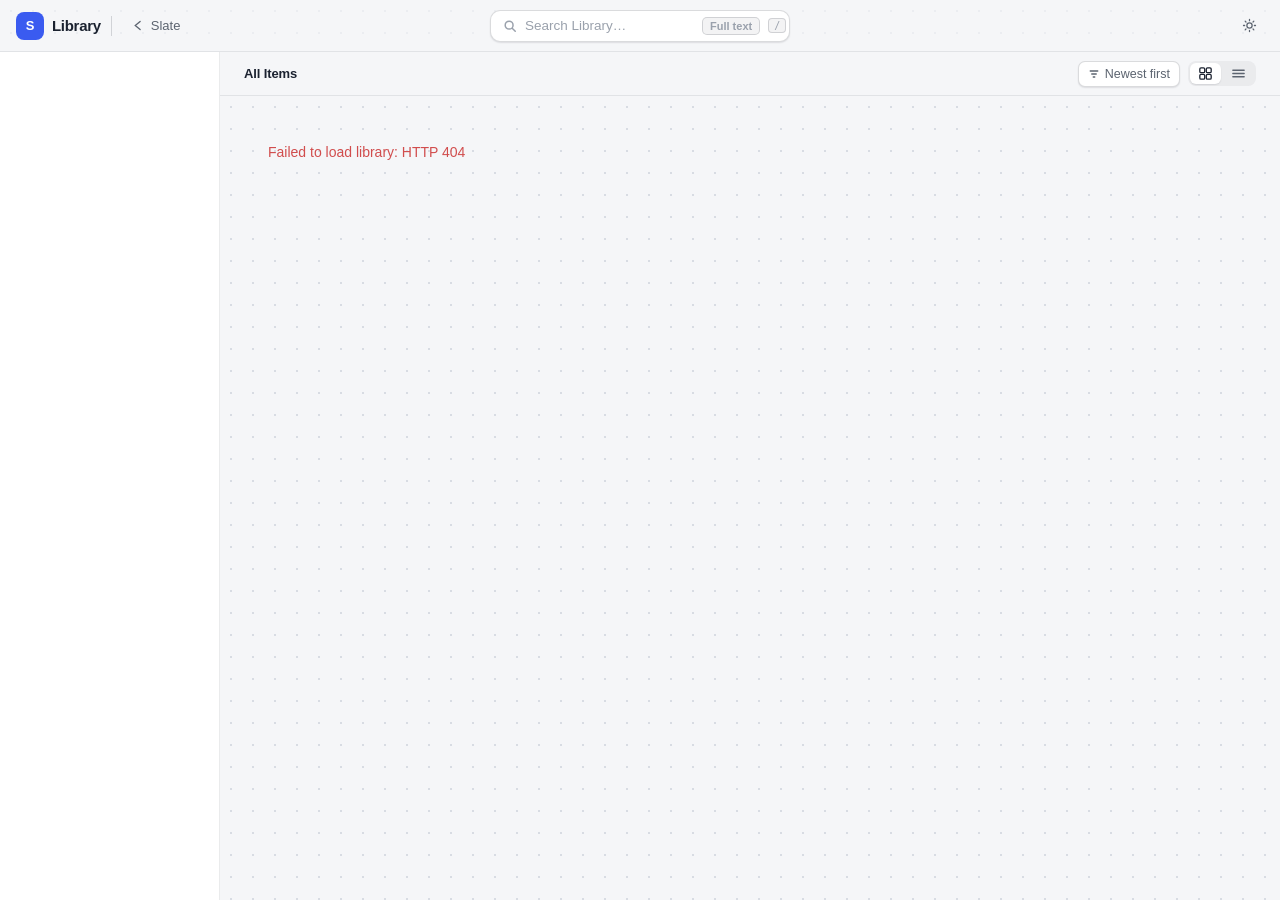
==== commit 2591a5b8: "feat(library): v2 — user posts, PDF uploads, delete w/ undo; Citrini regrouped as source folder - Si" ====
--- a/library.html
+++ b/library.html
@@ -40,58 +40,9 @@
 <!-- APP -->
 <div class="lib-app" id="lib-app">
 
-  <!-- SIDEBAR -->
+  <!-- SIDEBAR — built dynamically by LibViews.buildSidebar() -->
   <nav id="lib-sidebar" aria-label="Library navigation">
-    <div class="lib-sb-section">
-      <div class="lib-sb-label">Library</div>
-      <button class="lib-sb-item active" data-filter="all" aria-label="All items">
-        <div class="lib-sb-item-left">
-          <svg width="14" height="14" viewBox="0 0 16 16" fill="none" stroke="currentColor" stroke-width="1.6" stroke-linecap="round"><rect x="1" y="2" width="6" height="8" rx="1.5"/><rect x="9" y="6" width="6" height="8" rx="1.5"/><path d="M4 12v2M12 2v2"/></svg>
-          All Items
-        </div>
-        <span class="lib-sb-count" id="lib-count-all">—</span>
-      </button>
-      <button class="lib-sb-item" data-filter="source:citrini" aria-label="Citrini Research">
-        <div class="lib-sb-item-left">
-          <svg width="14" height="14" viewBox="0 0 16 16" fill="none" stroke="currentColor" stroke-width="1.6" stroke-linecap="round"><circle cx="8" cy="8" r="6.5"/><path d="M8 5.5v5M5.5 8h5"/></svg>
-          Citrini Research
-        </div>
-        <span class="lib-sb-count" id="lib-count-citrini">—</span>
-      </button>
-    </div>
-
-    <div class="lib-sb-section">
-      <div class="lib-sb-label">Collections</div>
-      <div class="lib-coll-list" id="lib-sb-colls">
-        <!-- injected by JS -->
-      </div>
-    </div>
-
-    <div class="lib-sb-section">
-      <div class="lib-sb-label">Files</div>
-      <button class="lib-sb-item lib-quiet" data-filter="type:pdf" aria-label="PDFs">
-        <div class="lib-sb-item-left">
-          <svg width="14" height="14" viewBox="0 0 16 16" fill="none" stroke="currentColor" stroke-width="1.6" stroke-linecap="round"><rect x="2" y="1" width="12" height="14" rx="2"/><path d="M5 5h6M5 8h4"/></svg>
-          PDFs
-        </div>
-        <span class="lib-sb-count" style="opacity:0.45">0</span>
-      </button>
-      <button class="lib-sb-item lib-quiet" data-filter="type:file" aria-label="Files">
-        <div class="lib-sb-item-left">
-          <svg width="14" height="14" viewBox="0 0 16 16" fill="none" stroke="currentColor" stroke-width="1.6" stroke-linecap="round"><path d="M4 1.8h5L12.2 5v9.2H4z"/><path d="M9 1.8V5h3.2"/></svg>
-          Files
-        </div>
-        <span class="lib-sb-count" style="opacity:0.45">0</span>
-      </button>
-      <button class="lib-sb-item lib-quiet" data-filter="type:writeup" aria-label="Write-ups">
-        <div class="lib-sb-item-left">
-          <svg width="14" height="14" viewBox="0 0 16 16" fill="none" stroke="currentColor" stroke-width="1.6" stroke-linecap="round"><path d="M12 2l2 2-9 9H3v-2L12 2z"/><path d="M10 4l2 2"/></svg>
-          Write-ups
-        </div>
-        <span class="lib-sb-count" style="opacity:0.45">0</span>
-      </button>
-      <div class="lib-sb-hint">Added via CLI</div>
-    </div>
+    <!-- injected by LibViews.buildSidebar() -->
   </nav>
 
   <!-- MAIN -->
@@ -265,6 +216,7 @@
 <script src="js/library-data.js"></script>
 <script src="js/library-views.js"></script>
 <script src="js/library-reader.js"></script>
+<script src="js/library-user.js"></script>
 <script>
 /* ===== APP ORCHESTRATOR ===== */
 'use strict';
@@ -277,7 +229,35 @@
 let sortCycleIdx = 0;
 let ftSnippets = new Map();
 
-/* ===== RENDER LOOP ===== */
+/* ===== FILTER ===== */
+function applyFilter(filter, label) {
+  D.state.filter = filter;
+  D.state.filterLabel = label || 'All Items';
+  D.state.search = '';
+  const si = document.getElementById('lib-search-input');
+  if (si) si.value = '';
+  renderAll();
+}
+
+/* ===== SEARCH ===== */
+function handleSearch(q) {
+  D.state.search = q.trim();
+  ftSnippets = new Map();
+
+  if (D.state.ftMode && D.state.search) {
+    // Full-text: ensure index loaded, then render
+    D.ensureFulltext().then(() => {
+      renderAll();
+    }).catch(err => {
+      V.showToast('Full-text index not available', 2000);
+      renderAll();
+    });
+  } else {
+    renderAll();
+  }
+}
+
+/* ===== RENDER ALL (exposed for LibUser callbacks) ===== */
 function renderAll() {
   const isSearch = !!D.state.search;
   const items = D.getFiltered(ftSnippets);
@@ -305,39 +285,10 @@
     }
   } else {
     V.renderList(items);
-    // Reset preview when filter changes
     V.renderPreview(null);
   }
 
   V.showEmpty(!items.length);
-}
-
-/* ===== FILTER ===== */
-function applyFilter(filter, label) {
-  D.state.filter = filter;
-  D.state.filterLabel = label || 'All Items';
-  D.state.search = '';
-  const si = document.getElementById('lib-search-input');
-  if (si) si.value = '';
-  renderAll();
-}
-
-/* ===== SEARCH ===== */
-function handleSearch(q) {
-  D.state.search = q.trim();
-  ftSnippets = new Map();
-
-  if (D.state.ftMode && D.state.search) {
-    // Full-text: ensure index loaded, then render
-    D.ensureFulltext().then(() => {
-      renderAll();
-    }).catch(err => {
-      V.showToast('Full-text index not available', 2000);
-      renderAll();
-    });
-  } else {
-    renderAll();
-  }
 }
 
 /* ===== INIT ===== */
@@ -348,15 +299,6 @@
 
   // Theme toggle
   document.getElementById('lib-theme-btn').addEventListener('click', D.toggleTheme);
-
-  // Sidebar static items
-  document.querySelectorAll('.lib-sb-item[data-filter]').forEach(btn => {
-    btn.addEventListener('click', () => {
-      const f = btn.getAttribute('data-filter');
-      const label = btn.querySelector('.lib-sb-item-left')?.textContent?.trim() || 'All Items';
-      applyFilter(f, label);
-    });
-  });
 
   // Sort
   document.getElementById('lib-sort-btn').addEventListener('click', () => {
@@ -368,7 +310,6 @@
 
   // View toggle
   document.getElementById('lib-view-grid').addEventListener('click', () => {
-    D.state.sort = D.state.sort; // no change
     D.state.view = 'grid';
     V.setViewMode('grid');
     localStorage.setItem('slate-lib-view', 'grid');
@@ -414,18 +355,21 @@
     if (e.key === 'Enter' || e.key === ' ') { e.preventDefault(); if (D.filteredItems.length) R.open(0); }
   });
 
-  // Sidebar add hint
-  const addBtn = document.getElementById('lib-sb-add-btn');
-  if (addBtn) addBtn.addEventListener('click', () => V.showToast('Ingest is CLI-side — use slate-lib add <url>', 3000));
-
-  // Load manifest
+  // Load manifest + user items in parallel
   try {
+    const U = window.LibUser;
+
+    // Load citrini manifest
     await D.loadManifest();
+
+    // Load user items from IDB (non-blocking on IDB failure)
+    if (U) {
+      await U.loadUserItems();
+      U.mergeIntoAllItems();
+    }
+
+    // Build sidebar with merged counts
     V.buildSidebar();
-    // Update citrini source count
-    const citriniCount = D.allItems.filter(i => i.source === 'citrini').length;
-    const cc = document.getElementById('lib-count-citrini');
-    if (cc) cc.textContent = citriniCount;
 
     // Always render the grid first so closing a deep-linked reader (Esc/back)
     // returns to a populated library, then let the hash route open on top.
@@ -449,7 +393,9 @@
 
 init();
 
-return { applyFilter };
+// renderAll is part of the public surface: library-user.js (save/undo) and the
+// delete paths in views/reader re-render through window.LibApp.renderAll().
+return { applyFilter, renderAll };
 })();
 </script>
 </body>
--- a/css/library.css
+++ b/css/library.css
@@ -987,3 +987,249 @@
   padding: 16px; overflow-x: auto; margin: 1.6em 0;
 }
 .lib-article-body pre code { background: none; border: none; padding: 0; font-size: 13px; }
+
+/* ===== LIBRARY V2: SIDEBAR GROUPS ===== */
+
+/* Section-head (collapsible CITRINI RESEARCH toggle) */
+.lib-sb-section-head {
+  display: flex; align-items: center; justify-content: space-between;
+  width: 100%; padding: 0 4px; margin-bottom: 6px;
+  background: none; border: none; cursor: pointer;
+  font-family: inherit;
+}
+.lib-sb-label-inline {
+  font-size: 10.5px; font-weight: 700; letter-spacing: 0.08em;
+  text-transform: uppercase; color: var(--ink-3);
+}
+.lib-sb-chevron {
+  transition: transform 200ms; color: var(--ink-3); flex-shrink: 0;
+}
+.lib-sb-section-head.collapsed .lib-sb-chevron { transform: rotate(-90deg); }
+
+/* Citrini collapsible body */
+.lib-sb-citrini-body { overflow: hidden; transition: max-height 250ms ease; max-height: 2000px; }
+.lib-sb-citrini-body.collapsed { max-height: 0; }
+
+/* "All Citrini" row inside citrini section */
+.lib-sb-citrini-all { margin-bottom: 4px; }
+
+/* New post button — cobalt/accent filled */
+.lib-sb-new-post {
+  background: var(--accent) !important;
+  color: var(--accent-ink) !important;
+  font-weight: 600 !important;
+  margin-bottom: 6px;
+}
+.lib-sb-new-post:hover { opacity: 0.88; background: var(--accent) !important; }
+.lib-sb-new-post svg { color: var(--accent-ink); }
+
+/* ===== LIBRARY V2: USER CARDS ===== */
+
+/* User item card: cobalt-tinted spine */
+--cc-user: #3B82F6;
+.lib-card-user .lib-card-cover-user { background: rgba(59,130,246,0.10); }
+.lib-card-cover-user .lib-spine-bar { background: #3B82F6; }
+.lib-card-cover-user .lib-spine-text { color: #2563EB; }
+[data-theme="dark"] .lib-card-cover-user { background: rgba(59,130,246,0.16); }
+[data-theme="dark"] .lib-card-cover-user .lib-spine-text { color: #93C5FD; }
+
+/* PDF variant: amber spine */
+.lib-card-cover-user-pdf { background: rgba(245,158,11,0.10) !important; }
+.lib-card-cover-user-pdf .lib-spine-bar { background: #F59E0B !important; }
+.lib-card-cover-user-pdf .lib-spine-text { color: #B45309 !important; }
+[data-theme="dark"] .lib-card-cover-user-pdf { background: rgba(245,158,11,0.14) !important; }
+[data-theme="dark"] .lib-card-cover-user-pdf .lib-spine-text { color: #FCD34D !important; }
+
+/* Delete button on card */
+.lib-card-delete {
+  background: none; border: none; cursor: pointer; padding: 3px 5px;
+  border-radius: 5px; color: var(--ink-3);
+  display: flex; align-items: center;
+  transition: background 100ms, color 100ms;
+  margin-left: auto; flex-shrink: 0;
+}
+.lib-card-delete:hover { background: var(--danger-bg, rgba(239,68,68,0.1)); color: var(--danger, #DC2626); }
+
+/* User folder badge inside card */
+.lib-card-folder {
+  font-size: 10px; font-weight: 600; padding: 1px 6px;
+  border-radius: 99px; background: var(--accent-soft); color: var(--accent);
+  white-space: nowrap; overflow: hidden; text-overflow: ellipsis;
+}
+
+/* User type badge */
+.lib-card-user-badge {
+  font-size: 10px; font-weight: 700; letter-spacing: 0.05em; text-transform: uppercase;
+  color: var(--accent); margin-right: 4px;
+}
+
+/* ===== LIBRARY V2: TOAST WITH UNDO BUTTON ===== */
+
+/* Lib-toast extended for undo button */
+#lib-toast { display: flex; align-items: center; gap: 10px; pointer-events: none; }
+#lib-toast.show { pointer-events: auto; }
+.lib-toast-msg { flex: 1; }
+.lib-toast-undo {
+  background: none; border: 1px solid rgba(255,255,255,0.35);
+  color: inherit; padding: 3px 10px; border-radius: 6px;
+  font-size: 12px; font-weight: 600; cursor: pointer; font-family: inherit;
+  white-space: nowrap; transition: background 100ms;
+  flex-shrink: 0;
+}
+.lib-toast-undo:hover { background: rgba(255,255,255,0.15); }
+
+/* ===== LIBRARY V2: COMPOSER MODAL ===== */
+
+#lib-composer-overlay {
+  position: fixed; inset: 0; z-index: 500;
+  background: rgba(10,12,18,0.55);
+  display: flex; align-items: center; justify-content: center;
+  opacity: 0; transition: opacity 180ms;
+  backdrop-filter: blur(4px); -webkit-backdrop-filter: blur(4px);
+}
+#lib-composer-overlay.show { opacity: 1; }
+
+.lib-composer-modal {
+  background: var(--surface);
+  border: 1px solid var(--line-strong);
+  border-radius: 14px;
+  box-shadow: 0 24px 64px -12px rgba(0,0,0,0.36), 0 8px 24px -4px rgba(0,0,0,0.14);
+  width: 560px; max-width: calc(100vw - 32px);
+  max-height: calc(100vh - 80px);
+  display: flex; flex-direction: column;
+  overflow: hidden;
+}
+[data-theme="dark"] .lib-composer-modal {
+  box-shadow: 0 24px 64px -8px rgba(0,0,0,0.7), 0 8px 24px -4px rgba(0,0,0,0.4);
+}
+
+.lib-composer-head {
+  display: flex; align-items: center; justify-content: space-between;
+  padding: 16px 20px 14px; border-bottom: 1px solid var(--line);
+  flex-shrink: 0;
+}
+.lib-composer-title {
+  font-size: 15px; font-weight: 650; color: var(--ink); letter-spacing: -0.01em;
+}
+.lib-composer-close {
+  background: none; border: none; cursor: pointer; font-family: inherit;
+  font-size: 20px; color: var(--ink-3); padding: 2px 6px; border-radius: 6px;
+  line-height: 1; transition: background 100ms, color 100ms;
+}
+.lib-composer-close:hover { background: var(--hover); color: var(--ink); }
+
+.lib-composer-body {
+  flex: 1; overflow-y: auto; padding: 18px 20px;
+  display: flex; flex-direction: column; gap: 14px;
+  scrollbar-width: thin; scrollbar-color: var(--line-strong) transparent;
+}
+
+.lib-field { display: flex; flex-direction: column; gap: 5px; }
+.lib-field-grow { flex: 1; }
+.lib-field-label {
+  font-size: 12px; font-weight: 600; color: var(--ink-2); letter-spacing: 0.01em;
+}
+.lib-field-req { color: var(--danger, #DC2626); }
+.lib-field-input {
+  padding: 8px 11px; border-radius: 8px;
+  border: 1px solid var(--line-strong); background: var(--bg);
+  color: var(--ink); font-size: 14px; font-family: inherit;
+  outline: none; transition: border-color 140ms, box-shadow 140ms;
+  width: 100%;
+}
+.lib-field-input:focus {
+  border-color: var(--accent);
+  box-shadow: 0 0 0 3px var(--accent-soft);
+}
+.lib-field-input.lib-field-error { border-color: var(--danger, #DC2626); }
+.lib-field-textarea {
+  padding: 9px 11px; border-radius: 8px;
+  border: 1px solid var(--line-strong); background: var(--bg);
+  color: var(--ink); font-size: 14px; font-family: inherit; line-height: 1.6;
+  outline: none; resize: vertical; min-height: 140px; width: 100%;
+  transition: border-color 140ms, box-shadow 140ms;
+}
+.lib-field-textarea:focus {
+  border-color: var(--accent);
+  box-shadow: 0 0 0 3px var(--accent-soft);
+}
+.lib-combo-wrap { position: relative; }
+
+/* PDF drop zone */
+.lib-pdf-drop {
+  position: relative; border: 1.5px dashed var(--line-strong);
+  border-radius: 9px; padding: 14px 16px;
+  display: flex; align-items: center; gap: 10px;
+  color: var(--ink-3); font-size: 13px; cursor: pointer;
+  transition: border-color 140ms, background 140ms;
+  background: var(--hover);
+}
+.lib-pdf-drop:hover, .lib-pdf-drag { border-color: var(--accent); background: var(--accent-soft); color: var(--accent); }
+.lib-pdf-warn { font-size: 12px; color: var(--warning, #D97706); margin-top: 4px; }
+
+.lib-composer-foot {
+  display: flex; align-items: center; justify-content: flex-end;
+  gap: 10px; padding: 14px 20px; border-top: 1px solid var(--line);
+  flex-shrink: 0;
+}
+.lib-composer-cancel {
+  background: none; border: 1px solid var(--line-strong);
+  padding: 7px 16px; border-radius: 8px; font-size: 13.5px; font-weight: 500;
+  color: var(--ink-2); cursor: pointer; font-family: inherit;
+  transition: all 120ms;
+}
+.lib-composer-cancel:hover { border-color: var(--ink-3); color: var(--ink); background: var(--hover); }
+.lib-composer-save {
+  background: var(--accent); color: var(--accent-ink);
+  border: none; padding: 7px 18px; border-radius: 8px;
+  font-size: 13.5px; font-weight: 600; cursor: pointer; font-family: inherit;
+  transition: opacity 120ms;
+}
+.lib-composer-save:hover { opacity: 0.88; }
+
+/* ===== LIBRARY V2: READER USER CONTROLS ===== */
+
+.lib-reader-user-controls {
+  display: flex; align-items: center; gap: 6px;
+}
+.lib-reader-user-btn {
+  display: flex; align-items: center; gap: 5px;
+  padding: 5px 10px; border-radius: 7px;
+  font-size: 12.5px; font-weight: 500; color: var(--ink-2);
+  border: 1px solid var(--line-strong); background: none;
+  cursor: pointer; font-family: inherit; transition: all 120ms;
+}
+.lib-reader-user-btn:hover { border-color: var(--accent); color: var(--accent); background: var(--accent-soft); }
+.lib-reader-delete-btn:hover { border-color: var(--danger, #DC2626); color: var(--danger, #DC2626); background: rgba(220,38,38,0.08); }
+
+/* User article pill */
+.lib-user-coll-pill { color: var(--accent); }
+
+/* ===== LIBRARY V2: PDF VIEWER ===== */
+
+.lib-pdf-viewer {
+  display: flex; flex-direction: column; height: 100%;
+  min-height: calc(100vh - 160px);
+}
+.lib-pdf-embed {
+  flex: 1; width: 100%; min-height: calc(100vh - 210px);
+  border: 1px solid var(--line); border-radius: 8px;
+  display: block;
+}
+.lib-pdf-download-row {
+  display: flex; justify-content: center; padding: 14px 0 4px;
+}
+.lib-pdf-download-btn {
+  display: inline-flex; align-items: center; gap: 7px;
+  padding: 7px 18px; border-radius: 8px;
+  background: var(--accent); color: var(--accent-ink);
+  font-size: 13.5px; font-weight: 600; text-decoration: none;
+  transition: opacity 120ms;
+}
+.lib-pdf-download-btn:hover { opacity: 0.88; }
+
+/* ===== LIBRARY V2: USER ARTICLE READER ===== */
+.lib-user-article .lib-article-body {
+  white-space: pre-wrap;
+  font-size: 16px;
+}
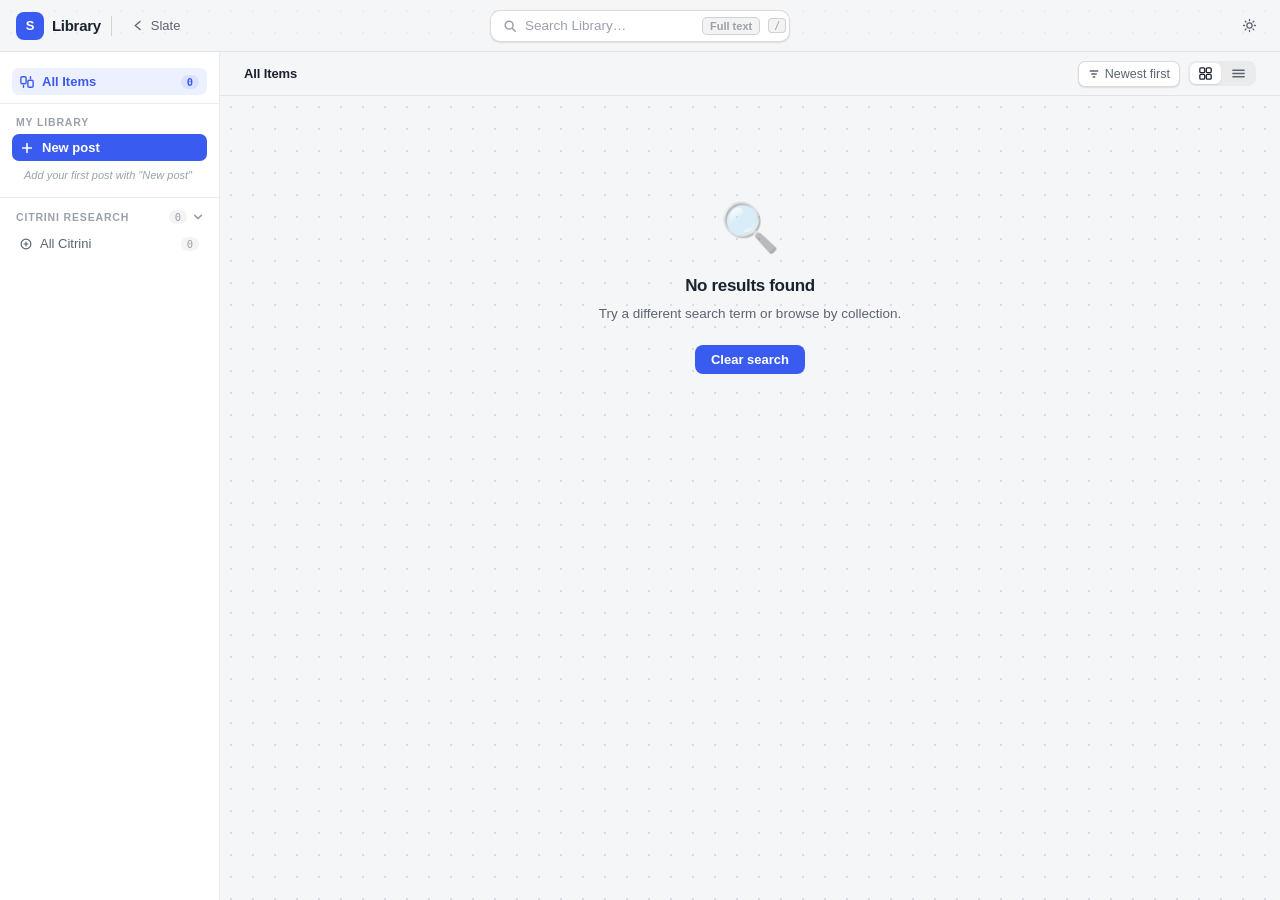
==== commit a16b3453: "feat(upgrade): Wave 1 — correctness & data safety (A1/A2/A3/C1/C2/C3/C7/C8/UX-01/UX-09/Fix-modal) A1" ====
--- a/library.html
+++ b/library.html
@@ -297,6 +297,13 @@
   R.initKeyboard();
   R.initNavButtons();
 
+  // C2: Request persistent storage so IDB data survives storage pressure / iOS eviction
+  if (navigator.storage && navigator.storage.persist) {
+    navigator.storage.persist().then(granted => {
+      console.log('Slate Library: storage persistence', granted ? 'granted' : 'best-effort');
+    }).catch(() => {});
+  }
+
   // Theme toggle
   document.getElementById('lib-theme-btn').addEventListener('click', D.toggleTheme);
 
@@ -355,29 +362,45 @@
     if (e.key === 'Enter' || e.key === ' ') { e.preventDefault(); if (D.filteredItems.length) R.open(0); }
   });
 
-  // Load manifest + user items in parallel
-  try {
-    const U = window.LibUser;
-
-    // Load citrini manifest
-    await D.loadManifest();
-
-    // Load user items from IDB (non-blocking on IDB failure)
-    if (U) {
+  // C7: Load manifest and user items independently so a manifest failure never
+  // prevents the user's own local IDB content from rendering.
+  const U = window.LibUser;
+
+  // 1. User items from IDB (fully offline/local — must not be blocked by network)
+  if (U) {
+    try {
       await U.loadUserItems();
       U.mergeIntoAllItems();
+    } catch (e) {
+      console.warn('Slate Library: could not load user items', e);
     }
-
-    // Build sidebar with merged counts
-    V.buildSidebar();
-
-    // Always render the grid first so closing a deep-linked reader (Esc/back)
-    // returns to a populated library, then let the hash route open on top.
-    renderAll();
+  }
+
+  // 2. Citrini manifest (network-dependent; degrade gracefully to an error notice)
+  let manifestErr = null;
+  try {
+    await D.loadManifest();
+  } catch (e) {
+    manifestErr = e;
+    // Show an offline/error notice in the Citrini section, but continue rendering user content
+    const grid = document.getElementById('lib-card-grid');
+    if (grid) {
+      const notice = document.createElement('div');
+      notice.className = 'lib-citrini-offline';
+      notice.innerHTML = '<svg width="16" height="16" viewBox="0 0 16 16" fill="none" stroke="currentColor" stroke-width="1.5" stroke-linecap="round"><circle cx="8" cy="8" r="6"/><path d="M8 5v3.5M8 10.5v.5"/></svg> Citrini articles unavailable — ' + D.escHtml(e.message);
+      grid.appendChild(notice);
+    }
+  }
+
+  // Build sidebar with whatever we have (may be user-only if manifest failed)
+  V.buildSidebar();
+
+  // Always render the grid first so closing a deep-linked reader (Esc/back)
+  // returns to a populated library, then let the hash route open on top.
+  renderAll();
+
+  if (!manifestErr) {
     await R.handleHashRoute();
-  } catch (e) {
-    document.getElementById('lib-card-grid').innerHTML =
-      '<p style="color:var(--danger);padding:24px">Failed to load library: ' + D.escHtml(e.message) + '</p>';
   }
 
   // Hash navigation (back/forward)
@@ -398,5 +421,28 @@
 return { applyFilter, renderAll };
 })();
 </script>
+<script id="error-handlers">
+/* C8: Global error handlers — surface async failures as a quiet rate-limited toast */
+(function() {
+  let _errToastMs = 0;
+  const _ERR_RATE_LIMIT = 5000;
+  function _showErrToast(msg) {
+    const now = Date.now();
+    if (now - _errToastMs < _ERR_RATE_LIMIT) return;
+    _errToastMs = now;
+    if (window.LibUser && typeof window.LibUser.showLibToast === 'function') {
+      window.LibUser.showLibToast('Something went wrong — your last action may not have saved.', 5000);
+    }
+    console.warn('Slate Library: unhandled error:', msg);
+  }
+  window.addEventListener('unhandledrejection', e => {
+    _showErrToast(e.reason && (e.reason.message || String(e.reason)));
+  });
+  window.addEventListener('error', e => {
+    if (e.filename && !/\.(js)$/i.test(e.filename)) return;
+    _showErrToast(e.message);
+  });
+})();
+</script>
 </body>
 </html>
--- a/css/library.css
+++ b/css/library.css
@@ -1233,3 +1233,17 @@
   white-space: pre-wrap;
   font-size: 16px;
 }
+
+/* ===== C7: Citrini offline/error notice ===== */
+.lib-citrini-offline {
+  display: flex;
+  align-items: center;
+  gap: 8px;
+  padding: 12px 16px;
+  background: rgba(209, 77, 77, 0.08);
+  border: 1px solid rgba(209, 77, 77, 0.2);
+  border-radius: 10px;
+  font-size: 13px;
+  color: var(--danger, #D14D4D);
+  margin: 12px 0;
+}
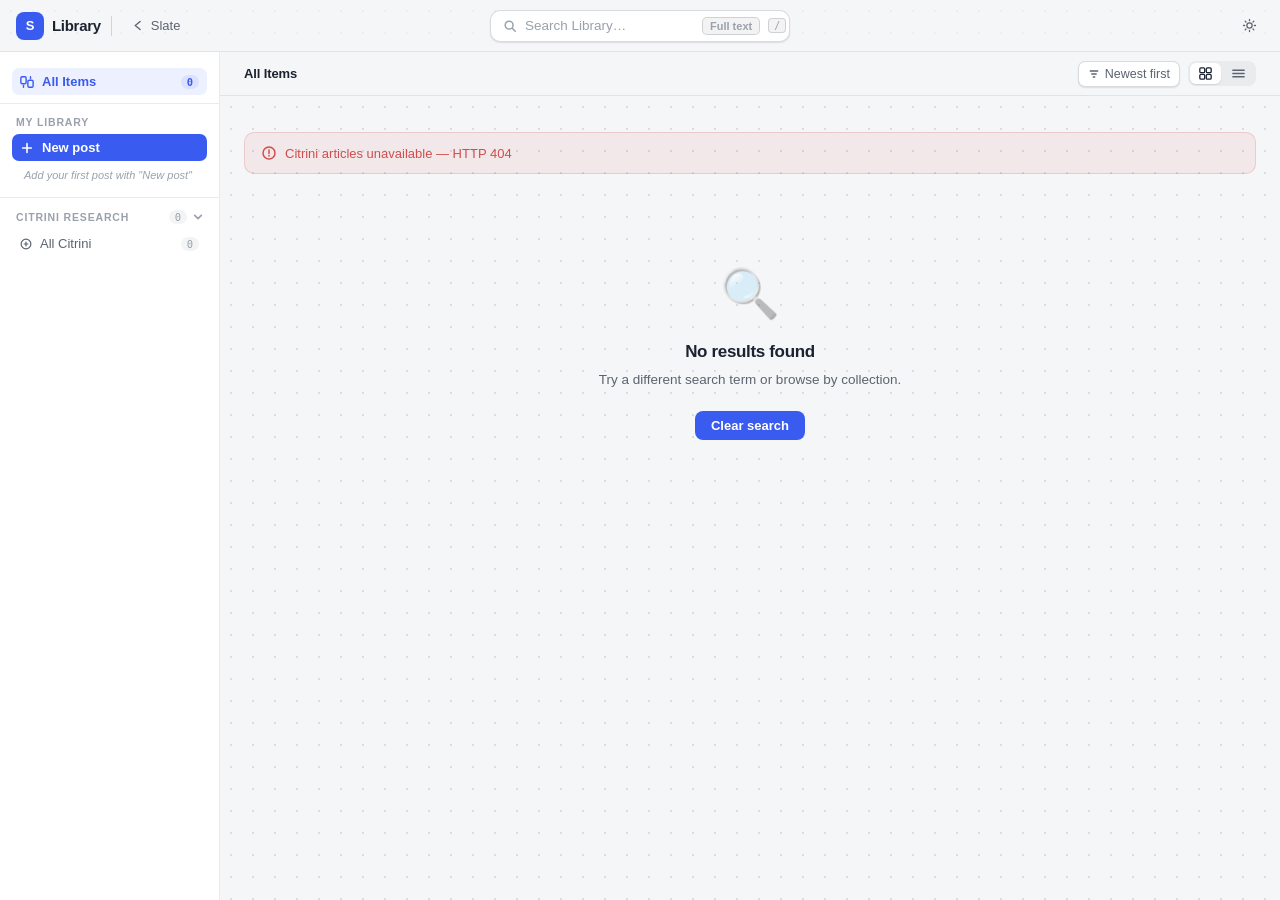
==== commit 337aa0ef: "fix(upgrade-w1): resolve 5 review findings + harden test harness Finding 1 (BLOCKER — C1 backup brok" ====
--- a/library.html
+++ b/library.html
@@ -103,6 +103,9 @@
           </div>
         </button>
 
+        <!-- Offline / error notice — lives OUTSIDE the grid so renderGrid never clears it -->
+        <div id="lib-notice-slot" aria-live="polite"></div>
+
         <!-- Year-shelf + grid rendered here -->
         <div id="lib-card-grid" aria-label="Articles"></div>
 
@@ -213,6 +216,7 @@
 <!-- Toast -->
 <div id="lib-toast" role="alert" aria-live="polite"></div>
 
+<script src="js/backup-db.js"></script>
 <script src="js/library-data.js"></script>
 <script src="js/library-views.js"></script>
 <script src="js/library-reader.js"></script>
@@ -380,15 +384,19 @@
   let manifestErr = null;
   try {
     await D.loadManifest();
+    // Clear any stale offline notice from a previous failed load
+    const slot = document.getElementById('lib-notice-slot');
+    if (slot) slot.innerHTML = '';
   } catch (e) {
     manifestErr = e;
-    // Show an offline/error notice in the Citrini section, but continue rendering user content
-    const grid = document.getElementById('lib-card-grid');
-    if (grid) {
+    // Show an offline/error notice in the dedicated slot OUTSIDE the grid so
+    // buildSidebar/renderAll never wipe it.
+    const slot = document.getElementById('lib-notice-slot');
+    if (slot) {
       const notice = document.createElement('div');
       notice.className = 'lib-citrini-offline';
       notice.innerHTML = '<svg width="16" height="16" viewBox="0 0 16 16" fill="none" stroke="currentColor" stroke-width="1.5" stroke-linecap="round"><circle cx="8" cy="8" r="6"/><path d="M8 5v3.5M8 10.5v.5"/></svg> Citrini articles unavailable — ' + D.escHtml(e.message);
-      grid.appendChild(notice);
+      slot.appendChild(notice);
     }
   }
 
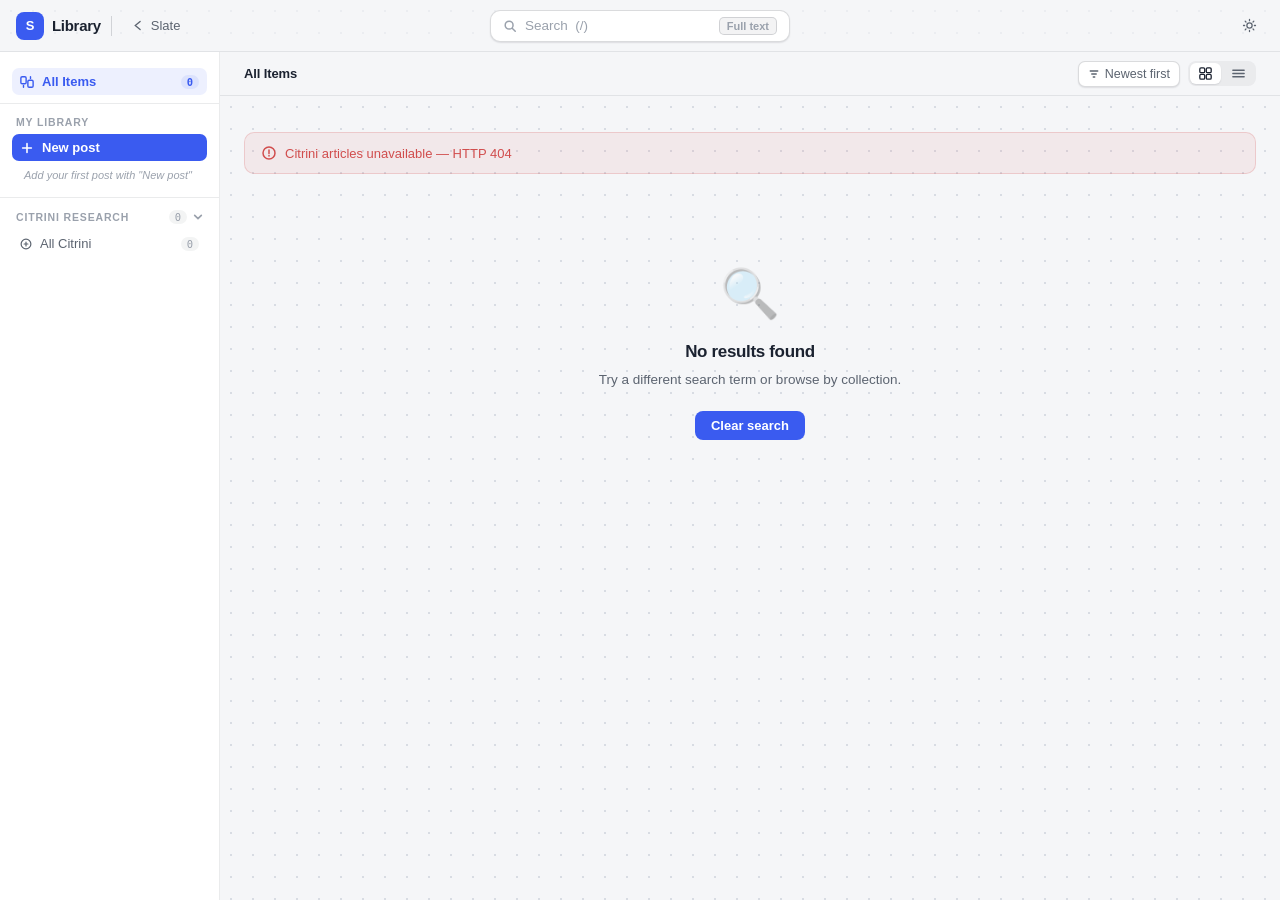
==== commit 4f93af8c: "feat(library): wave-2b advanced UX — mobile sidebar, reading progress, clip-to-brain, font controls," ====
--- a/library.html
+++ b/library.html
@@ -13,6 +13,10 @@
 <!-- TOPBAR -->
 <div id="lib-topbar">
   <div class="lib-tb-left">
+    <!-- UX-02: hamburger for mobile sidebar -->
+    <button id="lib-sidebar-toggle" aria-label="Toggle navigation" aria-expanded="false" aria-controls="lib-sidebar">
+      <svg width="16" height="16" viewBox="0 0 20 20" fill="none" stroke="currentColor" stroke-width="1.8" stroke-linecap="round"><path d="M3 5h14M3 10h14M3 15h14"/></svg>
+    </button>
     <a class="lib-logo-mark" href="index.html" title="Back to Slate" aria-label="Back to Slate">S</a>
     <span class="lib-app-title">Library</span>
     <span class="lib-tb-divider" aria-hidden="true"></span>
@@ -24,9 +28,9 @@
   <div class="lib-tb-center">
     <div class="lib-search-wrap" id="lib-search-wrap">
       <svg width="14" height="14" viewBox="0 0 16 16" fill="none" stroke="currentColor" stroke-width="1.7" stroke-linecap="round"><circle cx="7" cy="7" r="4.5"/><path d="M10.5 10.5L14 14"/></svg>
-      <input type="text" id="lib-search-input" placeholder="Search Library…" autocomplete="off" aria-label="Search articles">
+      <!-- UX-15: placeholder shows / hint -->
+      <input type="text" id="lib-search-input" placeholder="Search  (/)" autocomplete="off" aria-label="Search articles — press / to focus">
       <button id="lib-ft-toggle" title="Toggle full-text search" aria-pressed="false">Full text</button>
-      <span class="lib-search-kbd" aria-hidden="true">/</span>
     </div>
   </div>
   <div class="lib-tb-right">
@@ -36,6 +40,9 @@
     </button>
   </div>
 </div>
+
+<!-- UX-02: Sidebar backdrop for mobile -->
+<div id="lib-sidebar-backdrop" aria-hidden="true"></div>
 
 <!-- APP -->
 <div class="lib-app" id="lib-app">
@@ -74,6 +81,13 @@
 
       <!-- GRID MODE -->
       <div id="lib-grid-canvas">
+
+        <!-- FG-11: New since last visit banner -->
+        <div id="lib-new-since-banner" role="status" aria-live="polite"></div>
+
+        <!-- FG-15: Continue reading rail -->
+        <div id="lib-continue-rail" aria-label="Continue reading"></div>
+
         <!-- Hero -->
         <button id="lib-hero" aria-label="Open featured article" style="display:none">
           <div class="lib-hero-cover" id="lib-hero-cover-wrap">
@@ -83,6 +97,7 @@
             </div>
             <img id="lib-hero-img" src="" alt="" style="display:none">
             <span class="lib-hero-badge">Latest</span>
+            <span id="lib-hero-progress"></span>
           </div>
           <div class="lib-hero-body">
             <div>
@@ -155,15 +170,23 @@
       <span class="lib-tb-divider" aria-hidden="true"></span>
       <span class="lib-reader-title-bar" id="lib-reader-title-bar" aria-live="polite"></span>
     </div>
-    <div class="lib-reader-pager">
-      <button class="lib-page-btn" id="lib-prev-btn" disabled aria-label="Previous article">
-        <svg width="12" height="12" viewBox="0 0 16 16" fill="none" stroke="currentColor" stroke-width="1.7" stroke-linecap="round"><path d="M10 3L4 8l6 5"/></svg>
-        Previous
-      </button>
-      <button class="lib-page-btn" id="lib-next-btn" aria-label="Next article">
-        Next
-        <svg width="12" height="12" viewBox="0 0 16 16" fill="none" stroke="currentColor" stroke-width="1.7" stroke-linecap="round"><path d="M6 3l6 5-6 5"/></svg>
-      </button>
+    <div style="display:flex;align-items:center;gap:8px">
+      <!-- FG-20: Font size controls -->
+      <div class="lib-reader-font-controls" id="lib-font-controls" aria-label="Font size">
+        <button class="lib-font-btn lib-font-btn-sm" data-action="smaller" title="Smaller text" aria-label="Decrease font size">A−</button>
+        <button class="lib-font-btn lib-font-btn-md" data-action="reset" title="Reset font size" aria-label="Reset font size">A</button>
+        <button class="lib-font-btn lib-font-btn-lg" data-action="larger" title="Larger text" aria-label="Increase font size">A+</button>
+      </div>
+      <div class="lib-reader-pager">
+        <button class="lib-page-btn" id="lib-prev-btn" disabled aria-label="Previous article">
+          <svg width="12" height="12" viewBox="0 0 16 16" fill="none" stroke="currentColor" stroke-width="1.7" stroke-linecap="round"><path d="M10 3L4 8l6 5"/></svg>
+          Previous
+        </button>
+        <button class="lib-page-btn" id="lib-next-btn" aria-label="Next article">
+          Next
+          <svg width="12" height="12" viewBox="0 0 16 16" fill="none" stroke="currentColor" stroke-width="1.7" stroke-linecap="round"><path d="M6 3l6 5-6 5"/></svg>
+        </button>
+      </div>
     </div>
   </div>
 
@@ -232,6 +255,7 @@
 
 let sortCycleIdx = 0;
 let ftSnippets = new Map();
+let _allItemsForRails = []; // kept in sync with filteredItems for rails
 
 /* ===== FILTER ===== */
 function applyFilter(filter, label) {
@@ -265,10 +289,22 @@
 function renderAll() {
   const isSearch = !!D.state.search;
   const items = D.getFiltered(ftSnippets);
+  _allItemsForRails = D.allItems.concat(D._userNormItems || []);
   V.setSnippets(ftSnippets);
 
   V.updateToolbar(items, D.state.filterLabel);
   V.syncSidebarActive(D.state.filter);
+
+  // Wave 2b: rails (only show on all-items grid, not search/filtered)
+  if (!isSearch && D.state.filter === 'all') {
+    V.renderContinueRail(_allItemsForRails);
+    V.renderNewSinceBanner(_allItemsForRails);
+  } else {
+    const rail = document.getElementById('lib-continue-rail');
+    if (rail) rail.classList.remove('show');
+    const banner = document.getElementById('lib-new-since-banner');
+    if (banner) banner.classList.remove('show');
+  }
 
   if (D.state.view === 'grid') {
     const hero = document.getElementById('lib-hero');
@@ -343,6 +379,10 @@
   const si = document.getElementById('lib-search-input');
   si.addEventListener('input', e => handleSearch(e.target.value));
 
+  // UX-15: '/' focuses search from any non-input context (also handled in R.initKeyboard but ensure it works here)
+  // The reader keyboard handler already wires '/' — this ensures it fires on the lib page too.
+  // (R.initKeyboard wires it, but we confirm the placeholder already contains the hint)
+
   // Full-text toggle
   const ftBtn = document.getElementById('lib-ft-toggle');
   ftBtn.addEventListener('click', () => {
@@ -364,6 +404,48 @@
   });
   document.getElementById('lib-hero').addEventListener('keydown', e => {
     if (e.key === 'Enter' || e.key === ' ') { e.preventDefault(); if (D.filteredItems.length) R.open(0); }
+  });
+
+  // UX-02: Hamburger / sidebar sheet
+  const sidebarToggle = document.getElementById('lib-sidebar-toggle');
+  const sidebarBackdrop = document.getElementById('lib-sidebar-backdrop');
+  const sidebar = document.getElementById('lib-sidebar');
+
+  function openSidebar() {
+    sidebar.classList.add('open');
+    sidebarBackdrop.classList.add('show');
+    sidebarToggle.setAttribute('aria-expanded', 'true');
+    document.body.style.overflow = 'hidden';
+  }
+  function closeSidebar() {
+    sidebar.classList.remove('open');
+    sidebarBackdrop.classList.remove('show');
+    sidebarToggle.setAttribute('aria-expanded', 'false');
+    document.body.style.overflow = '';
+  }
+
+  if (sidebarToggle) {
+    sidebarToggle.addEventListener('click', () => {
+      if (sidebar.classList.contains('open')) closeSidebar();
+      else openSidebar();
+    });
+  }
+  if (sidebarBackdrop) {
+    sidebarBackdrop.addEventListener('click', closeSidebar);
+  }
+  // Close sidebar on filter selection on mobile
+  if (sidebar) {
+    sidebar.addEventListener('click', e => {
+      if (e.target.closest('[data-filter]') || e.target.closest('#lib-sb-new-post')) {
+        if (window.innerWidth <= 700) closeSidebar();
+      }
+    });
+  }
+  // Close on Escape
+  document.addEventListener('keydown', e => {
+    if (e.key === 'Escape' && sidebar && sidebar.classList.contains('open')) {
+      closeSidebar();
+    }
   });
 
   // C7: Load manifest and user items independently so a manifest failure never
@@ -383,6 +465,10 @@
   // 2. Citrini manifest (network-dependent; degrade gracefully to an error notice)
   let manifestErr = null;
   try {
+    // FG-11: capture lastSeen BEFORE loading so we can compare dates on this render
+    const lastSeenBeforeLoad = D.getLastSeen ? D.getLastSeen() : null;
+    if (V.setNewSinceDate) V.setNewSinceDate(lastSeenBeforeLoad);
+
     await D.loadManifest();
     // Clear any stale offline notice from a previous failed load
     const slot = document.getElementById('lib-notice-slot');
@@ -406,6 +492,9 @@
   // Always render the grid first so closing a deep-linked reader (Esc/back)
   // returns to a populated library, then let the hash route open on top.
   renderAll();
+
+  // FG-11: write lastSeen AFTER first successful render (manifest loaded)
+  if (!manifestErr && D.writeLastSeen) D.writeLastSeen();
 
   if (!manifestErr) {
     await R.handleHashRoute();
--- a/css/library.css
+++ b/css/library.css
@@ -1247,3 +1247,325 @@
   color: var(--danger, #D14D4D);
   margin: 12px 0;
 }
+
+/* ===== WAVE 2b: RESPONSIVE (UX-02) ===== */
+
+/* Hamburger button — hidden on desktop */
+#lib-sidebar-toggle {
+  display: none;
+  align-items: center;
+  justify-content: center;
+  width: 34px; height: 34px;
+  border-radius: 8px;
+  background: none; border: none;
+  cursor: pointer; color: var(--ink-2);
+  transition: background 120ms, color 120ms;
+  flex-shrink: 0;
+}
+#lib-sidebar-toggle:hover { background: var(--hover); color: var(--ink); }
+
+/* Sidebar overlay (mobile backdrop) */
+#lib-sidebar-backdrop {
+  display: none;
+  position: fixed; inset: 0;
+  background: rgba(0,0,0,0.45);
+  z-index: 199;
+  backdrop-filter: blur(2px);
+  -webkit-backdrop-filter: blur(2px);
+}
+#lib-sidebar-backdrop.show { display: block; }
+
+@media (max-width: 700px) {
+  /* Show hamburger */
+  #lib-sidebar-toggle { display: flex; }
+
+  /* Sidebar becomes a slide-in sheet */
+  #lib-sidebar {
+    position: fixed;
+    top: 0; left: 0; bottom: 0;
+    z-index: 200;
+    transform: translateX(-100%);
+    transition: transform 240ms cubic-bezier(0.4, 0, 0.2, 1);
+    box-shadow: 4px 0 24px rgba(0,0,0,0.18);
+    width: min(280px, 85vw);
+    flex: none;
+  }
+  #lib-sidebar.open {
+    transform: translateX(0);
+  }
+
+  /* Grid becomes single column */
+  .lib-card-grid {
+    grid-template-columns: 1fr;
+  }
+
+  /* Hero stacks vertically */
+  #lib-hero {
+    flex-direction: column;
+  }
+  .lib-hero-cover {
+    flex: none;
+    width: 100%;
+    min-height: 180px;
+  }
+  .lib-hero-body {
+    padding: 20px 20px 24px;
+  }
+  .lib-hero-title { font-size: 20px; }
+  .lib-hero-subtitle { font-size: 13px; }
+
+  /* Grid canvas padding */
+  #lib-grid-canvas { padding: 16px 12px 32px; }
+
+  /* Toolbar compact */
+  #lib-toolbar { padding: 0 12px; }
+
+  /* Search bar narrower */
+  .lib-search-wrap { width: 180px; }
+
+  /* Reader full-bleed on mobile */
+  #lib-toc {
+    display: none;
+  }
+  #lib-article {
+    padding: 24px 16px 60px;
+  }
+
+  /* List view: hide collection + reading columns */
+  .lib-list-header,
+  .lib-list-row {
+    grid-template-columns: 40px 1fr 90px;
+  }
+  .lib-list-cell:nth-child(3),
+  .lib-list-hcell:nth-child(3) { display: none; } /* collection */
+  .lib-list-cell:nth-child(5),
+  .lib-list-hcell:nth-child(5) { display: none; } /* reading time */
+
+  /* Preview panel hidden on mobile (double-click still opens reader) */
+  #lib-preview { display: none !important; }
+
+  /* Toast: full width at bottom */
+  #lib-toast {
+    left: 12px; right: 12px;
+    transform: translateY(12px);
+    width: auto;
+  }
+  #lib-toast.show {
+    transform: translateY(0);
+  }
+}
+
+/* ===== WAVE 2b: READING PROGRESS (UX-03 + FG-01 + FG-15) ===== */
+
+/* Progress ring on card cover */
+.lib-card-progress-ring {
+  position: absolute;
+  bottom: 8px; right: 8px;
+  width: 28px; height: 28px;
+  pointer-events: none;
+  z-index: 5;
+}
+.lib-card-progress-ring circle {
+  fill: none;
+  stroke-width: 3;
+  stroke-linecap: round;
+  transform-origin: 50% 50%;
+}
+.lib-card-progress-ring .ring-bg {
+  stroke: rgba(255,255,255,0.35);
+  r: 11;
+  cx: 14; cy: 14;
+}
+.lib-card-progress-ring .ring-fg {
+  stroke: var(--accent);
+  r: 11;
+  cx: 14; cy: 14;
+  transform: rotate(-90deg);
+  stroke-dasharray: 69.1; /* 2π*11 */
+  stroke-dashoffset: 69.1; /* will be set inline */
+  transition: stroke-dashoffset 300ms;
+}
+.lib-card-progress-ring.done .ring-fg { stroke: #22c55e; }
+
+/* Done badge (ring full + checkmark) */
+.lib-card-done-badge {
+  position: absolute; bottom: 8px; right: 8px;
+  width: 22px; height: 22px;
+  background: #22c55e;
+  border-radius: 50%;
+  display: flex; align-items: center; justify-content: center;
+  z-index: 5;
+  pointer-events: none;
+}
+.lib-card-done-badge svg { color: #fff; }
+
+/* Continue reading rail */
+#lib-continue-rail {
+  display: none;
+  align-items: center;
+  gap: 12px;
+  padding: 10px 16px;
+  margin-bottom: 16px;
+  background: var(--accent-soft);
+  border: 1px solid var(--accent);
+  border-radius: 10px;
+  overflow-x: auto;
+  scrollbar-width: none;
+}
+#lib-continue-rail::-webkit-scrollbar { display: none; }
+#lib-continue-rail.show { display: flex; }
+.lib-continue-label {
+  font-size: 11px; font-weight: 700; letter-spacing: 0.07em;
+  text-transform: uppercase; color: var(--accent);
+  white-space: nowrap; flex-shrink: 0;
+}
+.lib-continue-item {
+  display: flex; align-items: center; gap: 8px;
+  padding: 6px 12px; border-radius: 7px;
+  background: var(--surface);
+  border: 1px solid var(--line-strong);
+  cursor: pointer; flex-shrink: 0;
+  transition: border-color 120ms, background 120ms;
+  font-family: inherit;
+  font-size: 12.5px; font-weight: 500; color: var(--ink);
+}
+.lib-continue-item:hover { border-color: var(--accent); background: var(--accent-soft); }
+.lib-continue-title {
+  max-width: 160px; white-space: nowrap;
+  overflow: hidden; text-overflow: ellipsis;
+}
+.lib-continue-pct {
+  font-size: 11px; color: var(--ink-3);
+  font-variant-numeric: tabular-nums; white-space: nowrap;
+}
+/* Mini progress bar inside continue chip */
+.lib-continue-bar-wrap {
+  width: 40px; height: 3px;
+  background: var(--line-strong); border-radius: 99px; flex-shrink: 0;
+}
+.lib-continue-bar {
+  height: 100%; background: var(--accent); border-radius: 99px;
+  transition: width 300ms;
+}
+
+/* ===== WAVE 2b: CLIP-TO-BRAIN PILL (FG-02) ===== */
+#lib-clip-pill {
+  position: fixed;
+  z-index: 9999;
+  display: none;
+  align-items: center;
+  gap: 6px;
+  padding: 6px 12px;
+  background: var(--surface);
+  border: 1px solid var(--accent);
+  border-radius: 99px;
+  box-shadow: 0 4px 16px rgba(0,0,0,0.2);
+  font-size: 12.5px; font-weight: 600; color: var(--accent);
+  cursor: pointer; font-family: inherit;
+  transition: transform 120ms, box-shadow 120ms;
+  pointer-events: auto;
+  user-select: none;
+  white-space: nowrap;
+}
+#lib-clip-pill:hover {
+  transform: translateY(-1px);
+  box-shadow: 0 6px 20px rgba(0,0,0,0.25);
+}
+#lib-clip-pill.show { display: flex; }
+
+/* ===== WAVE 2b: FONT SIZE CONTROLS (FG-20) ===== */
+.lib-reader-font-controls {
+  display: flex; align-items: center; gap: 2px;
+}
+.lib-font-btn {
+  display: flex; align-items: center; justify-content: center;
+  width: 30px; height: 28px; border-radius: 6px;
+  background: none; border: 1px solid var(--line-strong);
+  cursor: pointer; font-family: inherit; color: var(--ink-2);
+  transition: background 100ms, color 100ms, border-color 100ms;
+  font-weight: 600;
+  line-height: 1;
+}
+.lib-font-btn:hover { border-color: var(--accent); color: var(--accent); background: var(--accent-soft); }
+.lib-font-btn-sm { font-size: 11px; }
+.lib-font-btn-md { font-size: 13px; border-left: none; border-right: none; border-radius: 0; }
+.lib-font-btn-lg { font-size: 16px; }
+
+/* ===== WAVE 2b: NEW SINCE LAST VISIT (FG-11) ===== */
+.lib-new-dot {
+  display: inline-block;
+  width: 7px; height: 7px;
+  background: var(--accent);
+  border-radius: 50%;
+  margin-left: 5px;
+  flex-shrink: 0;
+  vertical-align: middle;
+}
+.lib-card-new-badge {
+  position: absolute; top: 8px; right: 8px;
+  background: var(--accent); color: var(--accent-ink);
+  font-size: 9px; font-weight: 700; letter-spacing: 0.06em;
+  text-transform: uppercase;
+  padding: 2px 6px; border-radius: 99px;
+  z-index: 6;
+}
+
+/* New since banner */
+#lib-new-since-banner {
+  display: none;
+  align-items: center;
+  justify-content: space-between;
+  padding: 8px 14px;
+  margin-bottom: 12px;
+  background: var(--accent-soft);
+  border: 1px solid var(--accent);
+  border-radius: 9px;
+  font-size: 12.5px; color: var(--accent); font-weight: 600;
+}
+#lib-new-since-banner.show { display: flex; }
+.lib-new-since-dismiss {
+  background: none; border: none; cursor: pointer;
+  font-size: 16px; color: var(--accent); opacity: 0.7;
+  line-height: 1; padding: 0 2px;
+}
+.lib-new-since-dismiss:hover { opacity: 1; }
+
+/* Sidebar "new" chip */
+#lib-sb-new-chip {
+  display: inline-flex; align-items: center;
+  gap: 3px; padding: 1px 5px; border-radius: 99px;
+  background: var(--accent); color: var(--accent-ink);
+  font-size: 9px; font-weight: 700; letter-spacing: 0.04em;
+  text-transform: uppercase; flex-shrink: 0;
+}
+
+/* ===== WAVE 2b: TOAST VISUALS (UX-04) ===== */
+/* Lib-toast: match main app position (bottom-right) + pill style */
+#lib-toast {
+  bottom: 24px;
+  left: auto;
+  right: 24px;
+  transform: translateY(12px);
+  border-radius: 10px;
+  min-width: 200px;
+  max-width: 380px;
+}
+#lib-toast.show {
+  transform: translateY(0);
+}
+
+/* ===== WAVE 2b: UX-19 SKELETON + ONERROR ===== */
+/* Card cover shimmer while image loads */
+.lib-card-cover img.lib-img-loading {
+  opacity: 0;
+  transition: opacity 250ms;
+}
+.lib-card-cover img.lib-img-loaded {
+  opacity: 1;
+}
+/* The lib-skel class already handles the shimmer — reuse it on cover bg */
+.lib-card-cover.lib-cover-loading {
+  background: linear-gradient(90deg, var(--hover) 25%, var(--line) 50%, var(--hover) 75%);
+  background-size: 200% 100%;
+  animation: lib-shimmer 1.4s ease infinite;
+}
